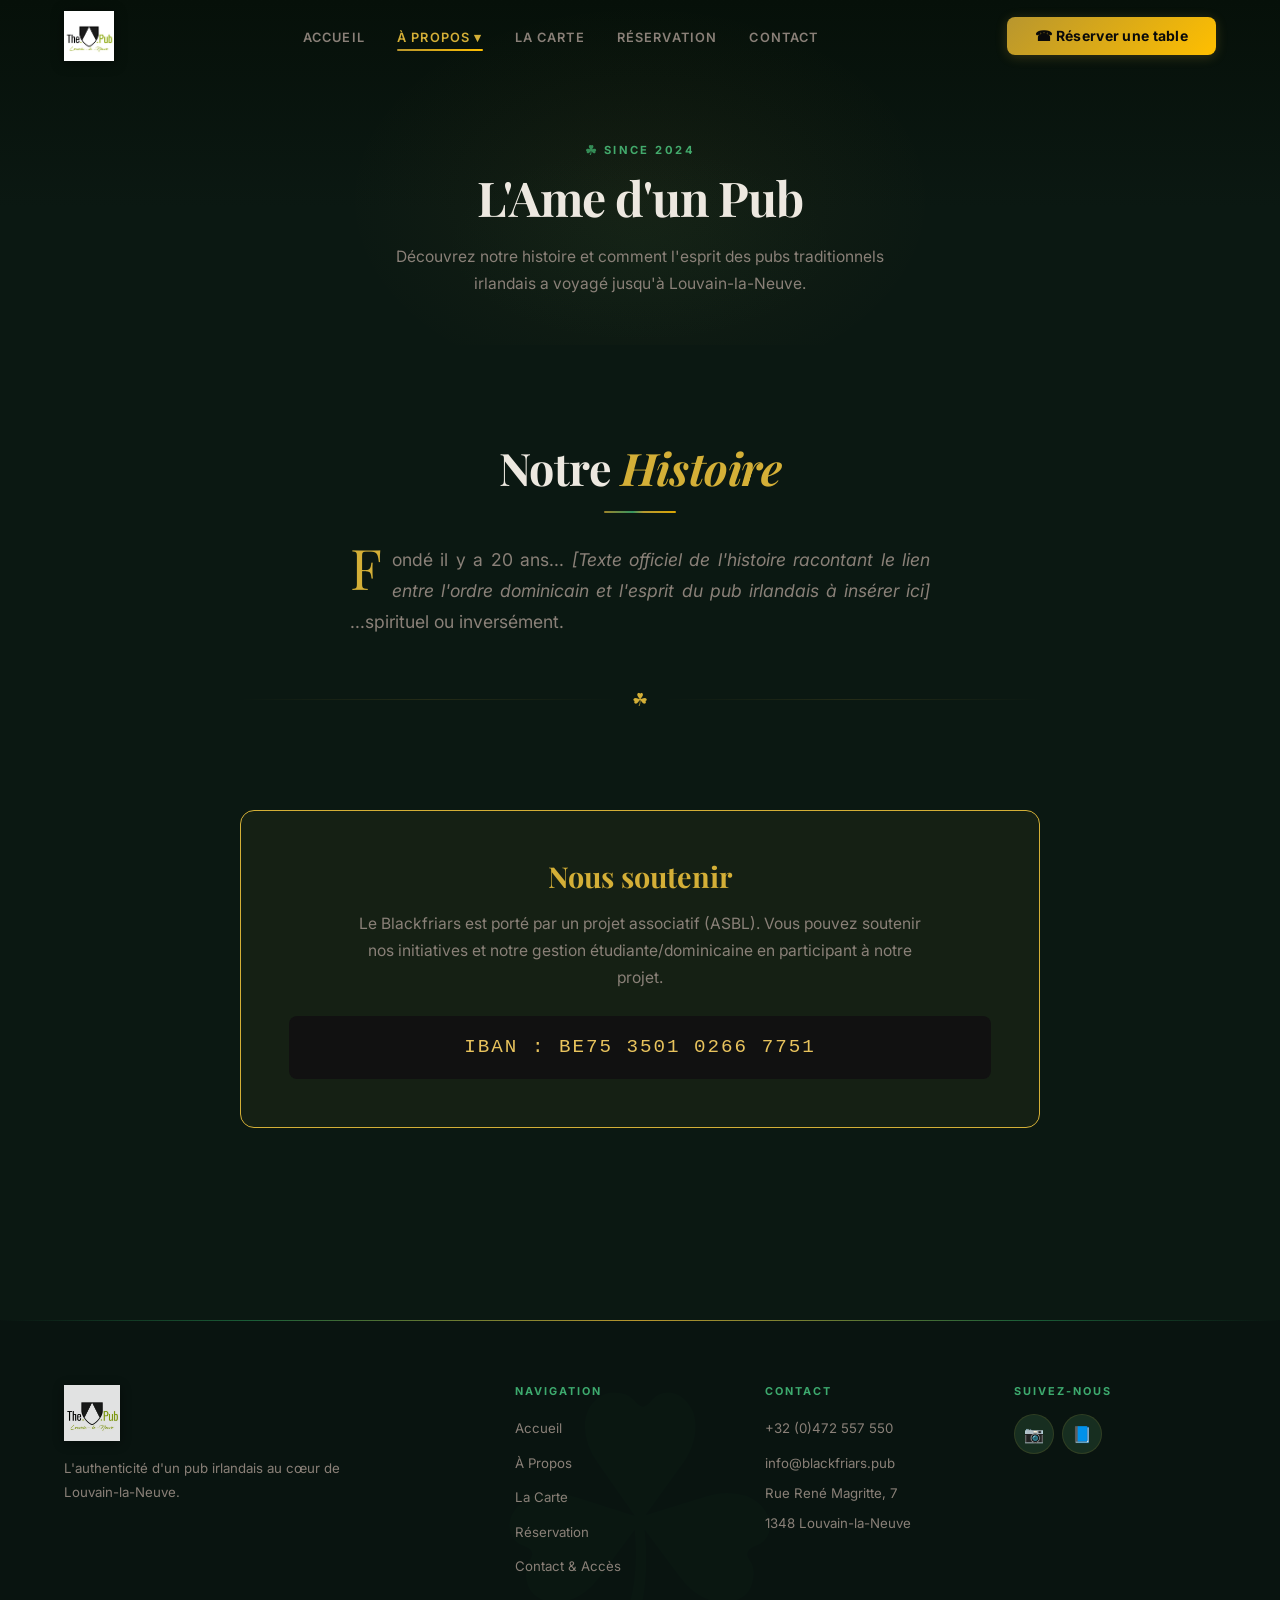
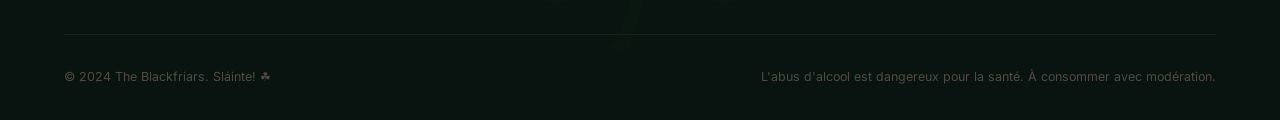
==== a-propos.html @ ee787a89 "Ajout du texte du site deja de ludovic" ====
<!DOCTYPE html>
<html lang="fr">
<head>
    <meta charset="UTF-8">
    <meta name="viewport" content="width=device-width, initial-scale=1.0">
    <title>Notre Histoire – The Blackfriars | Irish Pub Authentique</title>
    <meta name="description" content="Découvrez l'histoire de The Blackfriars, le pub irlandais authentique de Louvain-la-Neuve. Tradition, passion et convivialité.">
    <meta name="theme-color" content="#00402E">
    <link rel="icon" type="image/svg+xml" href="data:image/svg+xml,%3Csvg xmlns='http://www.w3.org/2000/svg' viewBox='0 0 100 100'%3E%3Ctext y='.9em' font-size='90'%3E☘%3C/text%3E%3C/svg%3E">
    <link rel="stylesheet" href="css/style.css">
</head>
<body>

    <!-- ═══ HEADER ═══ -->
    <header class="site-header" id="siteHeader">
        <div class="header-inner">
            <a href="index.html" class="logo" aria-label="The Blackfriars – Accueil">
                <img src="assets/logo.webp" alt="The Blackfriars – Irish Pub Logo" class="logo-img">
            </a>
            <nav class="nav-desktop" aria-label="Navigation principale">
                <ul>
                    <li><a href="index.html">Accueil</a></li>
                    <li class="dropdown">
                        <a href="a-propos.html" class="active" aria-haspopup="true">À Propos ▾</a>
                        <ul class="dropdown-menu">
                            <li><a href="a-propos.html" class="active">Notre Histoire</a></li>
                            <li><a href="whisky-academy.html">Blackfriars Whisky Academy</a></li>
                        </ul>
                    </li>
                    <li><a href="carte.html">La Carte</a></li>
                    <li><a href="reservation.html">Réservation</a></li>
                    <li><a href="contact.html">Contact</a></li>
                </ul>
            </nav>
            <a href="reservation.html" class="btn btn-primary header-cta">☎ Réserver une table</a>
            <button class="burger" id="burger" aria-label="Ouvrir le menu"><span></span><span></span><span></span></button>
        </div>
    </header>

    <nav class="nav-mobile" id="mobileNav" aria-label="Navigation mobile">
        <ul>
            <li><a href="index.html">Accueil</a></li>
            <li class="dropdown">
                <a href="a-propos.html" class="active">À Propos ▾</a>
                <ul class="dropdown-menu">
                    <li><a href="a-propos.html" class="active">Notre Histoire</a></li>
                    <li><a href="whisky-academy.html">Whisky Academy</a></li>
                </ul>
            </li>
            <li><a href="carte.html">La Carte</a></li>
            <li><a href="reservation.html">Réservation</a></li>
            <li><a href="contact.html">Contact</a></li>
        </ul>
        <div class="mobile-cta">
            <a href="reservation.html" class="btn btn-primary btn-lg">☎ Réserver une table</a>
        </div>
    </nav>

    <!-- ═══ PAGE HERO ═══ -->
    <section class="page-hero">
        <div class="container">
            <span class="section-label">Since 2024</span>
            <h1>L'Ame d'un <span class="accent">Pub</span></h1>
            <p>Découvrez notre histoire et comment l'esprit des pubs traditionnels irlandais a voyagé jusqu'à Louvain-la-Neuve.</p>
        </div>
    </section>

    <!-- ═══ STORY SECTION ═══ -->
    <section class="section">
        <div class="container">
            <div class="text-center reveal" style="max-width: 800px; margin: 0 auto;">
                <h2 class="section-title">Notre <span class="accent">Histoire</span></h2>
                <hr class="gold-line">
                <p class="section-desc" style="font-size: 1.1rem; margin-top: var(--space-xl); text-align: justify;">
                    <span style="float: left; font-size: 3.5rem; line-height: 0.8; padding-right: 10px; color: var(--color-gold); font-family: var(--font-heading);">F</span>ondé il y a 20 ans... 
                    <em>[Texte officiel de l'histoire racontant le lien entre l'ordre dominicain et l'esprit du pub irlandais à insérer ici]</em> 
                    ...spirituel ou inversément.
                </p>
                
                <div class="divider"><span class="divider-icon">☘</span></div>

                <div style="background: rgba(212,175,55,0.05); border: 1px solid var(--color-gold); padding: var(--space-2xl); border-radius: var(--radius-lg); margin: var(--space-4xl) 0;">
                    <h3 style="color: var(--color-gold); font-family: var(--font-heading); font-size: 1.8rem; margin-bottom: var(--space-md);">Nous soutenir</h3>
                    <p class="section-desc" style="margin-bottom: var(--space-lg);">
                        Le Blackfriars est porté par un projet associatif (ASBL). Vous pouvez soutenir nos initiatives et notre gestion étudiante/dominicaine en participant à notre projet.
                    </p>
                    <div style="background: #111; padding: var(--space-md); border-radius: var(--radius-md); font-family: monospace; font-size: 1.2rem; color: #E8C35D; letter-spacing: 2px;">
                        IBAN : BE75 3501 0266 7751
                    </div>
                </div>
            </div>
        </div>
    </section>

    <!-- ═══ FOOTER ═══ -->
    <footer class="site-footer">
        <div class="container">
            <div class="footer-grid">
                <div class="footer-brand">
                    <a href="index.html" class="logo">
                        <img src="assets/logo.webp" alt="The Blackfriars – Irish Pub Logo" class="logo-img logo-img--footer">
                    </a>
                    <p>L'authenticité d'un pub irlandais au cœur de Louvain-la-Neuve.</p>
                </div>
                <div class="footer-col">
                    <h4>Navigation</h4>
                    <ul>
                        <li><a href="index.html">Accueil</a></li>
                        <li><a href="a-propos.html">À Propos</a></li>
                        <li><a href="carte.html">La Carte</a></li>
                        <li><a href="reservation.html">Réservation</a></li>
                        <li><a href="contact.html">Contact & Accès</a></li>
                    </ul>
                </div>
                <div class="footer-col">
                    <h4>Contact</h4>
                    <ul>
                        <li><a href="tel:+32472557550">+32 (0)472 557 550</a></li>
                        <li><a href="mailto:info@blackfriars.pub">info@blackfriars.pub</a></li>
                        <li>Rue René Magritte, 7</li>
                        <li>1348 Louvain-la-Neuve</li>
                    </ul>
                </div>
                <div class="footer-col">
                    <h4>Suivez-nous</h4>
                    <div class="footer-social">
                        <a href="https://instagram.com/theblackfriars_lln" target="_blank" rel="noopener" aria-label="Instagram">📷</a>
                        <a href="https://facebook.com/theblackfriarslln" target="_blank" rel="noopener" aria-label="Facebook">📘</a>
                    </div>
                </div>
            </div>
            <div class="footer-bottom">
                <p>© 2024 The Blackfriars. Sláinte! ☘</p>
                <p>L'abus d'alcool est dangereux pour la santé. À consommer avec modération.</p>
            </div>
        </div>
    </footer>
    
    <!-- Sticky CTA -->
    <div class="sticky-cta">
        <a href="tel:+32472557550" class="btn btn-primary">☎ Appeler</a>
        <a href="https://maps.google.com/?q=Rue+René+Magritte+7+1348+Louvain-la-Neuve" target="_blank" rel="noopener" class="btn btn-secondary">📍 Y aller</a>
        <a href="reservation.html" class="btn btn-outline-copper">Réserver</a>
    </div>

    <script src="js/main.js"></script>
</body>
</html>
---- css/style.css ----
/* ============================================
   THE BLACKFRIARS – DARK MODERN IRISH PUB
   Direction Artistique : Nightlife & Luxe Irlandais
   ============================================ */

/* --- Google Fonts --- */
@import url('https://fonts.googleapis.com/css2?family=Playfair+Display:ital,wght@0,400;0,600;0,700;0,800;1,400;1,600&family=Inter:wght@300;400;500;600;700&family=Grenze+Gotisch:wght@400;600;700;900&display=swap');

/* --- CSS Custom Properties --- */
:root {
    /* Dark Irish Green base */
    --color-bg:            #0B1812;
    --color-bg-alt:        #091410;
    --color-bg-card:       #112218;
    --color-bg-elevated:   #172E20;

    /* Irish Green – présent mais pas abusé */
    --color-irish:         #2E8B57;
    --color-irish-light:   #3DAA6E;
    --color-irish-dim:     #1B5E38;
    --color-irish-glow:    rgba(46, 139, 87, 0.10);
    --color-irish-border:  rgba(46, 139, 87, 0.28);

    /* Emerald deep – compatibilité */
    --color-emerald:       #043927;
    --color-emerald-light: #065C3E;
    --color-emerald-deep:  #021E14;

    /* Gold – inchangé */
    --color-gold:          #D4AF37;
    --color-gold-bright:   #FFBF00;
    --color-gold-dark:     #B8962E;
    --color-gold-glow:     rgba(212, 175, 55, 0.12);

    /* Wood & Copper */
    --color-wood:          #5C3D2E;
    --color-wood-light:    #7A5640;
    --color-wood-dark:     #3E2518;
    --color-copper:        #B87333;

    /* Text */
    --color-text:          #EDE8E0;
    --color-text-muted:    #8A8078;
    --color-text-dim:      #504A44;

    /* Borders */
    --color-border:        rgba(212, 175, 55, 0.13);
    --color-border-subtle: rgba(255, 255, 255, 0.05);
    --color-border-wood:   rgba(184, 115, 51, 0.22);
    --color-overlay:       rgba(0, 0, 0, 0.88);

    /* State colors */
    --color-success:       #3DAA6E;
    --color-danger:        #E74C3C;

    /* Typography */
    --font-heading:  'Playfair Display', Georgia, 'Times New Roman', serif;
    --font-display:  'Grenze Gotisch', 'Playfair Display', Georgia, serif;
    --font-body:     'Inter', 'Quicksand', -apple-system, BlinkMacSystemFont, 'Segoe UI', sans-serif;

    /* Spacing */
    --space-xs:  0.25rem;
    --space-sm:  0.5rem;
    --space-md:  1rem;
    --space-lg:  1.5rem;
    --space-xl:  2rem;
    --space-2xl: 3rem;
    --space-3xl: 4rem;
    --space-4xl: 6rem;

    /* Radius */
    --radius-sm:   4px;
    --radius-md:   8px;
    --radius-lg:   14px;
    --radius-xl:   24px;
    --radius-full: 50%;

    /* Shadows */
    --shadow-sm:    0 2px 8px  rgba(0,0,0,0.45);
    --shadow-md:    0 4px 20px rgba(0,0,0,0.55);
    --shadow-lg:    0 8px 36px rgba(0,0,0,0.65);
    --shadow-gold:  0 0 28px   rgba(212,175,55,0.18);
    --shadow-glow:  0 0 32px   rgba(255,191,0,0.12);
    --shadow-green: 0 0 24px   rgba(46,139,87,0.18);

    /* Transitions */
    --transition-fast:   0.18s ease;
    --transition-base:   0.28s ease;
    --transition-slow:   0.5s  ease;
    --transition-spring: 0.4s  cubic-bezier(0.34, 1.56, 0.64, 1);

    /* Layout */
    --max-width:  1200px;
    --header-h:   72px;
    --mobile-bar: 64px;
}

/* --- Reset & Base --- */
*,
*::before,
*::after {
    margin: 0;
    padding: 0;
    box-sizing: border-box;
}

html {
    font-size: 16px;
    scroll-behavior: smooth;
    -webkit-font-smoothing: antialiased;
    -moz-osx-font-smoothing: grayscale;
}

body {
    font-family: var(--font-body);
    color: var(--color-text);
    background-color: var(--color-bg);
    line-height: 1.65;
    overflow-x: hidden;
    min-height: 100vh;
    font-weight: 400;
}

img {
    max-width: 100%;
    height: auto;
    display: block;
}

a {
    color: var(--color-gold);
    text-decoration: none;
    transition: color var(--transition-fast);
}

a:hover {
    color: var(--color-gold-bright);
}

ul, ol { list-style: none; }
button { cursor: pointer; font-family: inherit; border: none; background: none; }

h1, h2, h3, h4, h5, h6 {
    font-family: var(--font-heading);
    font-weight: 700;
    line-height: 1.2;
    color: var(--color-text);
}

/* ============================================
   DECORATIVE SEPARATORS
   ============================================ */

/* Shamrock divider – icône verte, lignes or */
.shamrock-divider {
    display: flex;
    align-items: center;
    justify-content: center;
    gap: var(--space-md);
    margin: var(--space-2xl) 0;
    position: relative;
}

.shamrock-divider::before,
.shamrock-divider::after {
    content: '';
    flex: 1;
    height: 1px;
    background: linear-gradient(90deg, transparent, var(--color-border), transparent);
}

.shamrock-divider .shamrock-icon {
    color: var(--color-irish);
    font-size: 1.4rem;
    animation: shamrockFloat 3s ease-in-out infinite;
    filter: drop-shadow(0 0 8px rgba(46,139,87,0.3));
}

@keyframes shamrockFloat {
    0%, 100% { transform: translateY(0) rotate(0deg); }
    50%       { transform: translateY(-4px) rotate(5deg); }
}

/* Gold line – léger reflet vert au centre */
.gold-line {
    width: 72px;
    height: 2px;
    background: linear-gradient(
        90deg,
        var(--color-gold-dark),
        var(--color-irish-light) 40%,
        var(--color-gold) 55%,
        var(--color-gold-bright)
    );
    border: none;
    margin: var(--space-md) 0;
    border-radius: 2px;
    opacity: 0.85;
}

.text-center .gold-line {
    margin-left: auto;
    margin-right: auto;
}

/* ============================================
   UTILITIES
   ============================================ */
.container {
    width: 100%;
    max-width: var(--max-width);
    margin: 0 auto;
    padding: 0 var(--space-lg);
}

.sr-only {
    position: absolute;
    width: 1px; height: 1px;
    padding: 0; margin: -1px;
    overflow: hidden;
    clip: rect(0,0,0,0);
    white-space: nowrap;
    border-width: 0;
}

/* ============================================
   SECTION ANATOMY
   ============================================ */
.section {
    padding: var(--space-4xl) 0;
    position: relative;
}

.section-dark {
    background: var(--color-bg-alt);
}

/* Filet vert-or sur les sections sombres */
.section-dark::before {
    content: '';
    position: absolute;
    top: 0;
    left: 8%;
    right: 8%;
    height: 1px;
    background: linear-gradient(
        90deg,
        transparent,
        var(--color-irish-dim) 20%,
        var(--color-gold-dark) 50%,
        var(--color-irish-dim) 80%,
        transparent
    );
}

.section-label {
    font-family: var(--font-body);
    font-size: 0.7rem;
    font-weight: 700;
    letter-spacing: 0.22em;
    text-transform: uppercase;
    color: var(--color-irish-light);
    margin-bottom: var(--space-sm);
    display: inline-flex;
    align-items: center;
    gap: 0.4em;
}

.section-label::before {
    content: '☘';
    font-size: 0.8rem;
    color: var(--color-irish);
}

.section-title {
    font-size: clamp(1.8rem, 4vw, 2.8rem);
    margin-bottom: var(--space-sm);
    letter-spacing: -0.01em;
}

.section-title .accent {
    color: var(--color-gold);
    font-style: italic;
}

.section-desc {
    color: var(--color-text-muted);
    max-width: 580px;
    margin-bottom: var(--space-2xl);
    font-size: 0.975rem;
    line-height: 1.75;
}

.text-center { text-align: center; }
.text-center .section-desc {
    margin-left: auto;
    margin-right: auto;
}

/* ============================================
   BUTTONS
   ============================================ */
.btn {
    display: inline-flex;
    align-items: center;
    justify-content: center;
    gap: var(--space-sm);
    padding: 0.75rem 1.75rem;
    border-radius: var(--radius-md);
    font-family: var(--font-body);
    font-weight: 600;
    font-size: 0.875rem;
    letter-spacing: 0.02em;
    transition: all var(--transition-base);
    white-space: nowrap;
    text-decoration: none;
    line-height: 1;
    position: relative;
    overflow: hidden;
    cursor: pointer;
}

/* Ripple subtle */
.btn::after {
    content: '';
    position: absolute;
    inset: 0;
    background: rgba(255,255,255,0);
    transition: background var(--transition-fast);
    border-radius: inherit;
}
.btn:hover::after { background: rgba(255,255,255,0.05); }
.btn:active::after { background: rgba(255,255,255,0.09); }

/* Primary – or chaud */
.btn-primary {
    background: linear-gradient(135deg, var(--color-gold-dark), var(--color-gold-bright));
    color: #0A0A0A;
    font-weight: 700;
    box-shadow: 0 2px 12px rgba(212,175,55,0.22);
}
.btn-primary:hover {
    background: linear-gradient(135deg, var(--color-gold-bright), var(--color-gold));
    color: #0A0A0A;
    transform: translateY(-2px);
    box-shadow: 0 4px 24px rgba(255,191,0,0.32);
}

/* Secondary – vert irlandais, élégant */
.btn-secondary {
    background: transparent;
    color: var(--color-irish-light);
    border: 1.5px solid var(--color-irish-border);
}
.btn-secondary:hover {
    border-color: var(--color-irish-light);
    color: #5CCFA0;
    background: var(--color-irish-glow);
    transform: translateY(-2px);
    box-shadow: var(--shadow-green);
}

/* Outline copper */
.btn-outline-copper {
    background: transparent;
    color: var(--color-gold);
    border: 1px solid rgba(212,175,55,0.4);
}
.btn-outline-copper:hover {
    background: rgba(212,175,55,0.08);
    color: var(--color-gold-bright);
    border-color: var(--color-gold);
}

.btn-icon {
    width: 48px; height: 48px;
    padding: 0;
    border-radius: var(--radius-full);
    display: inline-flex;
    align-items: center;
    justify-content: center;
    font-size: 1.2rem;
}
.btn-lg { padding: 1rem 2.25rem; font-size: 0.95rem; }
.btn-sm { padding: 0.45rem 1.1rem; font-size: 0.78rem; }

/* ============================================
   HEADER
   ============================================ */
.site-header {
    position: fixed;
    top: 0; left: 0; right: 0;
    z-index: 1000;
    height: var(--header-h);
    display: flex;
    align-items: center;
    transition: all var(--transition-base);
    background: transparent;
}

.site-header.scrolled {
    background: rgba(8, 20, 13, 0.97);
    backdrop-filter: blur(20px);
    -webkit-backdrop-filter: blur(20px);
    box-shadow: 0 1px 0 var(--color-border), 0 4px 32px rgba(0,0,0,0.7);
}

.header-inner {
    display: flex;
    align-items: center;
    justify-content: space-between;
    width: 100%;
    max-width: var(--max-width);
    margin: 0 auto;
    padding: 0 var(--space-lg);
}

/* Logo */
.logo {
    display: flex;
    align-items: center;
    gap: var(--space-sm);
    text-decoration: none;
    z-index: 1001;
}

.logo-img {
    height: 50px;
    width: auto;
    object-fit: contain;
    display: block;
    filter: drop-shadow(0 2px 6px rgba(0,0,0,0.5));
    transition: filter var(--transition-base), transform var(--transition-fast);
}

.logo:hover .logo-img {
    filter: drop-shadow(0 0 14px rgba(46,139,87,0.25)) drop-shadow(0 2px 6px rgba(0,0,0,0.5));
    transform: scale(1.03);
}

.logo-img--footer { height: 56px; opacity: 0.88; }

/* Legacy text logo (subpages) */
.logo-icon {
    width: 40px; height: 40px;
    background: linear-gradient(135deg, var(--color-irish-dim), var(--color-irish));
    border-radius: var(--radius-md);
    display: flex; align-items: center; justify-content: center;
    font-size: 1rem;
    color: #fff;
    font-weight: 800;
    font-family: var(--font-heading);
    box-shadow: 0 0 16px rgba(46,139,87,0.2);
}

.logo-text {
    font-family: var(--font-heading);
    font-size: 1.35rem;
    font-weight: 700;
    color: var(--color-text);
    line-height: 1.1;
}

.logo-text span {
    display: block;
    font-size: 0.58rem;
    font-family: var(--font-body);
    color: var(--color-irish-light);
    letter-spacing: 0.2em;
    text-transform: uppercase;
    font-weight: 600;
}

/* Desktop Nav */
.nav-desktop { display: none; }

.nav-desktop ul {
    display: flex;
    gap: var(--space-xl);
    align-items: center;
}

.nav-desktop a {
    font-size: 0.8rem;
    font-weight: 600;
    color: var(--color-text-muted);
    text-transform: uppercase;
    letter-spacing: 0.09em;
    position: relative;
    padding: var(--space-xs) 0;
    transition: color var(--transition-fast);
}

.nav-desktop a::after {
    content: '';
    position: absolute;
    bottom: -2px; left: 0;
    width: 0; height: 2px;
    background: var(--color-irish);
    transition: width var(--transition-base);
    border-radius: 2px;
}

.nav-desktop a:hover {
    color: var(--color-text);
}

.nav-desktop a.active {
    color: var(--color-gold);
}

.nav-desktop a:hover::after {
    width: 100%;
    background: var(--color-irish);
}

.nav-desktop a.active::after {
    width: 100%;
    background: linear-gradient(90deg, var(--color-gold-dark), var(--color-gold-bright));
}

.header-cta { display: none; }

/* Burger */
.burger {
    display: flex;
    flex-direction: column;
    gap: 5px;
    width: 26px; height: 22px;
    justify-content: center;
    z-index: 1001;
    cursor: pointer;
    background: none; border: none;
    padding: 0;
}

.burger span {
    display: block;
    width: 100%; height: 2px;
    background: var(--color-gold);
    transition: all var(--transition-base);
    border-radius: 2px;
}

.burger.active span:nth-child(1) { transform: translateY(7px)  rotate(45deg); }
.burger.active span:nth-child(2) { opacity: 0; }
.burger.active span:nth-child(3) { transform: translateY(-7px) rotate(-45deg); }

/* Mobile Nav */
.nav-mobile {
    position: fixed;
    inset: 0;
    z-index: 999;
    background: rgba(8, 20, 13, 0.98);
    backdrop-filter: blur(28px);
    -webkit-backdrop-filter: blur(28px);
    display: flex;
    flex-direction: column;
    justify-content: center;
    align-items: center;
    opacity: 0;
    visibility: hidden;
    transition: all var(--transition-slow);
}

.nav-mobile.open { opacity: 1; visibility: visible; }
.nav-mobile ul { text-align: center; }

.nav-mobile li {
    transform: translateY(20px);
    opacity: 0;
    transition: all 0.4s ease;
}

.nav-mobile.open li               { transform: translateY(0); opacity: 1; }
.nav-mobile.open li:nth-child(1)  { transition-delay: 0.08s; }
.nav-mobile.open li:nth-child(2)  { transition-delay: 0.13s; }
.nav-mobile.open li:nth-child(3)  { transition-delay: 0.18s; }
.nav-mobile.open li:nth-child(4)  { transition-delay: 0.23s; }
.nav-mobile.open li:nth-child(5)  { transition-delay: 0.28s; }
.nav-mobile.open li:nth-child(6)  { transition-delay: 0.33s; }

.nav-mobile a {
    display: block;
    font-family: var(--font-heading);
    font-size: 2rem;
    font-weight: 600;
    color: var(--color-text);
    padding: 0.7rem 0;
    transition: color var(--transition-fast);
}

.nav-mobile a:hover,
.nav-mobile a.active {
    color: var(--color-gold);
}

.nav-mobile .mobile-cta {
    margin-top: var(--space-2xl);
    transform: translateY(20px);
    opacity: 0;
    transition: all 0.4s ease 0.38s;
}

.nav-mobile.open .mobile-cta {
    transform: translateY(0);
    opacity: 1;
}

/* ============================================
   STICKY CTA (Mobile)
   ============================================ */
.sticky-cta {
    position: fixed;
    bottom: 0; left: 0; right: 0;
    z-index: 998;
    background: rgba(8, 20, 13, 0.97);
    backdrop-filter: blur(14px);
    -webkit-backdrop-filter: blur(14px);
    border-top: 1px solid var(--color-border);
    padding: var(--space-sm) var(--space-md);
    display: flex;
    gap: var(--space-sm);
}

.sticky-cta .btn {
    flex: 1;
    font-size: 0.78rem;
    padding: 0.65rem 0.4rem;
}

/* ============================================
   HERO
   ============================================ */
.hero {
    position: relative;
    min-height: 100vh;
    display: flex;
    align-items: center;
    justify-content: center;
    overflow: hidden;
}

.hero-bg {
    position: absolute;
    inset: 0;
    z-index: 0;
}

.hero-bg img {
    width: 100%; height: 100%;
    object-fit: cover;
    filter: brightness(0.42) contrast(1.05) saturate(0.8);
    transform: scale(1.04);
    transition: transform 8s ease;
}

.hero:hover .hero-bg img { transform: scale(1.06); }

.hero-overlay {
    position: absolute; inset: 0;
    background:
        linear-gradient(90deg,  rgba(0,0,0,0.45) 0%, transparent 45%),
        linear-gradient(270deg, rgba(0,0,0,0.45) 0%, transparent 45%),
        linear-gradient(to bottom,
            rgba(0,0,0,0.10) 0%,
            rgba(4,12,8,0.42) 50%,
            rgba(8,22,13,0.90) 82%,
            #0B1812 100%
        );
    z-index: 1;
}

/* Atmospheric glows : or + vert */
.hero-overlay::before {
    content: '';
    position: absolute; inset: 0;
    background-image:
        radial-gradient(ellipse at 28% 72%, rgba(212,175,55,0.04)  0%, transparent 58%),
        radial-gradient(ellipse at 70% 75%, rgba(46,139,87,0.03)   0%, transparent 50%);
    pointer-events: none;
}

.hero-content {
    position: relative;
    z-index: 2;
    text-align: center;
    padding: var(--space-3xl) var(--space-lg);
    max-width: 860px;
}

.hero-badge {
    display: inline-flex;
    align-items: center;
    gap: var(--space-sm);
    background: rgba(46, 139, 87, 0.08);
    border: 1px solid var(--color-irish-border);
    padding: 0.35rem 1rem;
    border-radius: var(--radius-xl);
    font-size: 0.7rem;
    font-weight: 700;
    color: var(--color-irish-light);
    letter-spacing: 0.14em;
    text-transform: uppercase;
    margin-bottom: var(--space-lg);
    animation: fadeInDown 0.8s ease forwards;
}

.hero h1 {
    font-size: clamp(2.2rem, 6vw, 4.2rem);
    font-weight: 800;
    margin-bottom: var(--space-lg);
    animation: fadeInUp 0.8s ease 0.2s both;
    text-shadow: 0 2px 24px rgba(0,0,0,0.5);
    letter-spacing: -0.02em;
}

.hero h1 .accent {
    color: var(--color-gold);
    font-style: italic;
    text-shadow: 0 0 32px rgba(212,175,55,0.28);
}

.hero-subtitle {
    font-size: clamp(0.975rem, 2.5vw, 1.15rem);
    color: var(--color-text-muted);
    margin-bottom: var(--space-2xl);
    line-height: 1.75;
    animation: fadeInUp 0.8s ease 0.4s both;
}

.hero-actions {
    display: flex;
    gap: var(--space-md);
    justify-content: center;
    flex-wrap: wrap;
    animation: fadeInUp 0.8s ease 0.6s both;
}

.hero-scroll {
    position: absolute;
    bottom: 2rem; left: 50%;
    transform: translateX(-50%);
    z-index: 2;
    display: flex;
    flex-direction: column;
    align-items: center;
    gap: var(--space-sm);
    color: var(--color-gold);
    font-size: 0.65rem;
    letter-spacing: 0.15em;
    text-transform: uppercase;
    animation: fadeInUp 0.8s ease 0.8s both;
}

.hero-scroll .scroll-line {
    width: 1px; height: 36px;
    background: linear-gradient(180deg, var(--color-gold), transparent);
    animation: scrollPulse 2s ease infinite;
}

/* ============================================
   GALLERY
   ============================================ */
.gallery-grid {
    display: grid;
    grid-template-columns: repeat(2, 1fr);
    gap: var(--space-sm);
}

.gallery-item {
    position: relative;
    border-radius: var(--radius-lg);
    overflow: hidden;
    aspect-ratio: 1;
    cursor: pointer;
    border: 1px solid rgba(255,255,255,0.04);
}

.gallery-item:nth-child(1) {
    grid-column: span 2;
    aspect-ratio: 16/9;
}

.gallery-item img {
    width: 100%; height: 100%;
    object-fit: cover;
    transition: transform var(--transition-slow);
}

.gallery-item:hover img { transform: scale(1.07); }

.gallery-item::after {
    content: '';
    position: absolute; inset: 0;
    background: linear-gradient(180deg, transparent 45%, rgba(0,0,0,0.68));
    opacity: 0;
    transition: opacity var(--transition-base);
}

.gallery-item:hover::after { opacity: 1; }

/* ============================================
   STATS
   ============================================ */
.stats-row {
    display: grid;
    grid-template-columns: repeat(2, 1fr);
    gap: var(--space-md);
    margin: var(--space-2xl) 0;
}

.stat-item {
    text-align: center;
    padding: var(--space-xl) var(--space-lg);
    background: var(--color-bg-card);
    border-radius: var(--radius-lg);
    border: 1px solid var(--color-border);
    position: relative;
    overflow: hidden;
    transition: all var(--transition-base);
}

/* Fine barre verte en haut de chaque stat */
.stat-item::before {
    content: '';
    position: absolute;
    top: 0; left: 20%; right: 20%;
    height: 2px;
    background: linear-gradient(90deg, transparent, var(--color-irish), transparent);
    opacity: 0;
    transition: opacity var(--transition-base);
}

.stat-item:hover {
    border-color: rgba(46,139,87,0.3);
    box-shadow: 0 4px 20px rgba(46,139,87,0.1);
    transform: translateY(-2px);
}

.stat-item:hover::before { opacity: 1; }

.stat-number {
    font-family: var(--font-heading);
    font-size: 2.4rem;
    font-weight: 800;
    color: var(--color-gold);
    line-height: 1;
    margin-bottom: var(--space-xs);
    text-shadow: 0 0 20px rgba(212,175,55,0.2);
}

.stat-label {
    font-size: 0.75rem;
    color: var(--color-text-muted);
    text-transform: uppercase;
    letter-spacing: 0.1em;
    font-weight: 600;
}

/* ============================================
   LIVE SECTION
   ============================================ */
.live-section {
    background: linear-gradient(145deg, #0E1F15, #112218);
    border-radius: var(--radius-lg);
    padding: var(--space-2xl);
    border: 1px solid var(--color-border);
    position: relative;
    overflow: hidden;
    box-shadow: inset 0 1px 0 rgba(212,175,55,0.07), var(--shadow-lg);
}

.live-section::before {
    content: '';
    position: absolute;
    top: -40%; right: -15%;
    width: 480px; height: 480px;
    background: radial-gradient(circle, rgba(212,175,55,0.04), transparent 65%);
    pointer-events: none;
}

/* Reflet vert subtil en bas à gauche */
.live-section::after {
    content: '';
    position: absolute;
    bottom: -20%; left: -10%;
    width: 300px; height: 300px;
    background: radial-gradient(circle, rgba(46,139,87,0.04), transparent 65%);
    pointer-events: none;
}

.live-badge {
    display: inline-flex;
    align-items: center;
    gap: var(--space-sm);
    background: rgba(231,76,60,0.15);
    border: 1px solid rgba(231,76,60,0.35);
    color: #FF6B6B;
    padding: 3px 12px;
    border-radius: var(--radius-xl);
    font-size: 0.68rem;
    font-weight: 700;
    text-transform: uppercase;
    letter-spacing: 0.12em;
    margin-bottom: var(--space-md);
}

.live-badge::before {
    content: '';
    width: 7px; height: 7px;
    border-radius: 50%;
    background: #FF6B6B;
    animation: pulse 1.5s infinite;
}

/* ============================================
   HOURS WIDGET
   ============================================ */
.hours-widget {
    background: var(--color-bg-card);
    border: 1px solid var(--color-border);
    border-radius: var(--radius-lg);
    padding: var(--space-xl);
    max-width: 480px;
    margin: 0 auto;
    position: relative;
    overflow: hidden;
}

.hours-widget::before {
    content: '';
    position: absolute; inset: 0;
    background: repeating-linear-gradient(
        90deg,
        transparent,
        rgba(46,139,87,0.015) 2px,
        transparent 4px
    );
    pointer-events: none;
}

.hours-status {
    display: flex;
    align-items: center;
    gap: var(--space-sm);
    margin-bottom: var(--space-lg);
    font-size: 0.95rem;
    font-weight: 600;
    position: relative;
}

.hours-status .dot {
    width: 9px; height: 9px;
    border-radius: var(--radius-full);
    animation: pulse 2s infinite;
}

.hours-status .dot.open {
    background: var(--color-irish);
    box-shadow: 0 0 10px rgba(46,139,87,0.55);
}

.hours-status .dot.closed {
    background: var(--color-danger);
    box-shadow: 0 0 10px rgba(231,76,60,0.5);
}

.hours-status .status-text { color: var(--color-gold); }

.hours-list {
    display: flex;
    flex-direction: column;
    gap: var(--space-xs);
    position: relative;
}

.hours-row {
    display: flex;
    justify-content: space-between;
    padding: 0.55rem 0;
    border-bottom: 1px solid var(--color-border-subtle);
    font-size: 0.88rem;
}

.hours-row:last-child { border-bottom: none; }
.hours-row .day  { color: var(--color-text-muted); }
.hours-row .time { font-weight: 600; color: var(--color-text); }

.hours-row.today {
    background: rgba(46,139,87,0.06);
    border-radius: var(--radius-sm);
    padding: 0.55rem var(--space-sm);
    margin: 0 calc(var(--space-sm) * -1);
    border-left: 3px solid var(--color-irish);
    border-bottom: none;
}

.hours-row.today .day {
    color: var(--color-irish-light);
    font-weight: 700;
}

.hours-row.today .time { color: var(--color-gold); }

/* ============================================
   PAGE HERO (sous-pages)
   ============================================ */
.page-hero {
    padding: calc(var(--header-h) + var(--space-3xl)) 0 var(--space-2xl);
    background: linear-gradient(180deg, #061009 0%, #0B1812 60%, var(--color-bg) 100%);
    text-align: center;
    position: relative;
    overflow: hidden;
}

/* Glow or */
.page-hero::before {
    content: '';
    position: absolute;
    top: 0; left: 50%;
    transform: translateX(-50%);
    width: 600px; height: 400px;
    background: radial-gradient(ellipse, rgba(212,175,55,0.05), transparent 70%);
    pointer-events: none;
}

/* Glow vert subtil */
.page-hero::after {
    content: '';
    position: absolute;
    bottom: 0; left: 50%;
    transform: translateX(-50%);
    width: 400px; height: 200px;
    background: radial-gradient(ellipse, rgba(46,139,87,0.04), transparent 70%);
    pointer-events: none;
}

.page-hero h1 {
    font-size: clamp(2rem, 5vw, 3rem);
    margin-bottom: var(--space-md);
    position: relative;
    z-index: 1;
    letter-spacing: -0.02em;
}

.page-hero p {
    color: var(--color-text-muted);
    max-width: 500px;
    margin: 0 auto;
    font-size: 0.975rem;
    line-height: 1.75;
    position: relative;
    z-index: 1;
}

/* ============================================
   MENU PAGE
   ============================================ */
.menu-tabs {
    display: flex;
    gap: var(--space-sm);
    overflow-x: auto;
    padding-bottom: var(--space-sm);
    margin-bottom: var(--space-2xl);
    scrollbar-width: none;
    -ms-overflow-style: none;
}

.menu-tabs::-webkit-scrollbar { display: none; }

.menu-tab {
    flex-shrink: 0;
    padding: 0.55rem 1.1rem;
    border-radius: var(--radius-xl);
    background: var(--color-bg-card);
    border: 1px solid var(--color-border-subtle);
    color: var(--color-text-muted);
    font-size: 0.82rem;
    font-weight: 600;
    cursor: pointer;
    transition: all var(--transition-base);
    white-space: nowrap;
}

.menu-tab:hover {
    border-color: var(--color-irish-border);
    color: var(--color-irish-light);
    background: var(--color-irish-glow);
}

.menu-tab.active {
    background: linear-gradient(135deg, var(--color-gold-dark), var(--color-gold-bright));
    color: #0A0A0A;
    border-color: transparent;
    font-weight: 700;
    box-shadow: 0 2px 12px rgba(212,175,55,0.25);
}

.menu-category { display: none; animation: fadeIn 0.35s ease; }
.menu-category.active { display: block; }

.menu-section-title {
    font-size: 1.25rem;
    margin-bottom: var(--space-lg);
    padding-bottom: var(--space-sm);
    border-bottom: 1px solid var(--color-border);
    color: var(--color-gold);
    display: flex;
    align-items: center;
    gap: var(--space-sm);
}

.menu-section-title::before {
    content: '☘';
    font-size: 0.85rem;
    color: var(--color-irish);
}

.menu-item {
    display: flex;
    justify-content: space-between;
    align-items: flex-start;
    padding: var(--space-md) 0;
    border-bottom: 1px solid var(--color-border-subtle);
    gap: var(--space-md);
    transition: background var(--transition-fast);
}

.menu-item:hover {
    background: rgba(46,139,87,0.025);
    margin: 0 calc(var(--space-sm) * -1);
    padding: var(--space-md) var(--space-sm);
    border-radius: var(--radius-sm);
}

.menu-item:last-child { border-bottom: none; }

.menu-item-info  { flex: 1; }

.menu-item-name {
    font-family: var(--font-heading);
    font-size: 1rem;
    font-weight: 600;
    margin-bottom: var(--space-xs);
    display: flex;
    align-items: center;
    gap: var(--space-sm);
}

.menu-item-badge {
    font-size: 0.58rem;
    font-family: var(--font-body);
    font-weight: 700;
    text-transform: uppercase;
    letter-spacing: 0.05em;
    padding: 2px 7px;
    border-radius: var(--radius-sm);
    background: rgba(46,139,87,0.2);
    color: var(--color-irish-light);
    border: 1px solid var(--color-irish-border);
}

.menu-item-desc {
    font-size: 0.83rem;
    color: var(--color-text-muted);
    line-height: 1.55;
}

.menu-item-allergens {
    display: flex;
    gap: 4px;
    margin-top: var(--space-xs);
}

.allergen-icon {
    width: 20px; height: 20px;
    border-radius: var(--radius-full);
    background: var(--color-bg-elevated);
    display: flex; align-items: center; justify-content: center;
    font-size: 0.6rem;
    color: var(--color-text-muted);
    border: 1px solid var(--color-border-subtle);
    cursor: help;
}

.menu-item-price {
    font-family: var(--font-heading);
    font-size: 1.05rem;
    font-weight: 700;
    color: var(--color-gold);
    white-space: nowrap;
}

/* ============================================
   EVENTS PAGE
   ============================================ */
.events-calendar {
    display: grid;
    gap: var(--space-md);
}

.match-card {
    background: var(--color-bg-card);
    border: 1px solid var(--color-border);
    border-radius: var(--radius-lg);
    padding: var(--space-lg);
    display: flex;
    align-items: center;
    gap: var(--space-lg);
    transition: all var(--transition-base);
    position: relative;
    overflow: hidden;
}

/* Accent ligne verte gauche au hover */
.match-card::before {
    content: '';
    position: absolute;
    left: 0; top: 15%; bottom: 15%;
    width: 3px;
    background: var(--color-irish);
    border-radius: 0 3px 3px 0;
    opacity: 0;
    transition: opacity var(--transition-base);
}

.match-card:hover {
    border-color: var(--color-irish-border);
    transform: translateY(-2px);
    box-shadow: var(--shadow-green);
}

.match-card:hover::before { opacity: 1; }

.match-date {
    text-align: center;
    min-width: 58px;
    flex-shrink: 0;
}

.match-date .day-num {
    font-family: var(--font-heading);
    font-size: 1.75rem;
    font-weight: 800;
    color: var(--color-gold);
    line-height: 1;
}

.match-date .month {
    font-size: 0.65rem;
    color: var(--color-text-muted);
    text-transform: uppercase;
    letter-spacing: 0.1em;
}

.match-info { flex: 1; }

.match-teams {
    font-family: var(--font-heading);
    font-size: 1.05rem;
    font-weight: 600;
    margin-bottom: var(--space-xs);
}

.match-meta {
    display: flex;
    gap: var(--space-md);
    font-size: 0.78rem;
    color: var(--color-text-muted);
}

.match-meta span {
    display: flex;
    align-items: center;
    gap: 4px;
}

.match-league {
    font-size: 0.65rem;
    padding: 3px 9px;
    border-radius: var(--radius-sm);
    background: rgba(46,139,87,0.18);
    color: var(--color-irish-light);
    font-weight: 700;
    text-transform: uppercase;
    letter-spacing: 0.06em;
    flex-shrink: 0;
    border: 1px solid var(--color-irish-border);
}

.event-card {
    background: var(--color-bg-card);
    border: 1px solid var(--color-border);
    border-radius: var(--radius-lg);
    overflow: hidden;
    transition: all var(--transition-base);
}

.event-card:hover {
    border-color: var(--color-irish-border);
    transform: translateY(-3px);
    box-shadow: var(--shadow-green);
}

.event-card-img { aspect-ratio: 16/9; overflow: hidden; }

.event-card-img img {
    width: 100%; height: 100%;
    object-fit: cover;
    transition: transform var(--transition-slow);
}

.event-card:hover .event-card-img img { transform: scale(1.05); }

.event-card-body {
    padding: var(--space-lg);
    border-top: 2px solid var(--color-bg);
}

.event-card-day {
    font-size: 0.68rem;
    font-weight: 700;
    text-transform: uppercase;
    letter-spacing: 0.12em;
    color: var(--color-irish-light);
    margin-bottom: var(--space-xs);
}

.event-card-title {
    font-family: var(--font-heading);
    font-size: 1.2rem;
    font-weight: 700;
    margin-bottom: var(--space-sm);
}

.event-card-desc {
    font-size: 0.83rem;
    color: var(--color-text-muted);
    line-height: 1.65;
}

.events-grid {
    display: grid;
    grid-template-columns: 1fr;
    gap: var(--space-lg);
}

/* ============================================
   PRIVATISATION
   ============================================ */
.priv-features {
    display: grid;
    grid-template-columns: 1fr;
    gap: var(--space-md);
    margin-bottom: var(--space-2xl);
}

.priv-feature {
    display: flex;
    gap: var(--space-md);
    padding: var(--space-lg);
    background: var(--color-bg-card);
    border: 1px solid var(--color-border);
    border-radius: var(--radius-lg);
    transition: all var(--transition-base);
}

.priv-feature:hover {
    border-color: var(--color-irish-border);
    background: rgba(46,139,87,0.025);
    transform: translateY(-1px);
}

.priv-feature-icon {
    width: 48px; height: 48px;
    flex-shrink: 0;
    background: linear-gradient(135deg, rgba(46,139,87,0.2), rgba(27,94,56,0.35));
    border: 1px solid var(--color-irish-border);
    border-radius: var(--radius-md);
    display: flex;
    align-items: center;
    justify-content: center;
    font-size: 1.25rem;
}

.priv-feature-info h3 {
    font-size: 0.975rem;
    margin-bottom: var(--space-xs);
    color: var(--color-text);
    font-family: var(--font-body);
    font-weight: 700;
}

.priv-feature-info p {
    font-size: 0.83rem;
    color: var(--color-text-muted);
    line-height: 1.6;
}

/* ============================================
   FORMS
   ============================================ */
.form-group { margin-bottom: var(--space-lg); }

.form-label {
    display: block;
    font-size: 0.82rem;
    font-weight: 600;
    color: var(--color-text-muted);
    margin-bottom: var(--space-sm);
    letter-spacing: 0.02em;
}

.form-input,
.form-select,
.form-textarea {
    width: 100%;
    padding: 0.75rem 1rem;
    background: var(--color-bg-elevated);
    border: 1px solid rgba(255,255,255,0.07);
    border-radius: var(--radius-md);
    color: var(--color-text);
    font-family: var(--font-body);
    font-size: 0.875rem;
    font-weight: 400;
    transition: border-color var(--transition-fast), box-shadow var(--transition-fast);
    outline: none;
}

.form-input:focus,
.form-select:focus,
.form-textarea:focus {
    border-color: var(--color-irish);
    box-shadow: 0 0 0 3px rgba(46,139,87,0.12);
}

.form-textarea {
    resize: vertical;
    min-height: 120px;
    line-height: 1.6;
}

.form-select {
    appearance: none;
    background-image: url("data:image/svg+xml,%3Csvg xmlns='http://www.w3.org/2000/svg' width='12' height='12' fill='%232E8B57'%3E%3Cpath d='M6 8L1 3h10z'/%3E%3C/svg%3E");
    background-repeat: no-repeat;
    background-position: right 1rem center;
    padding-right: 2.5rem;
    cursor: pointer;
}

.form-row {
    display: grid;
    grid-template-columns: 1fr;
    gap: var(--space-md);
}

/* ============================================
   CONTACT
   ============================================ */
.contact-info-grid {
    display: grid;
    grid-template-columns: 1fr;
    gap: var(--space-md);
}

.contact-card {
    display: flex;
    gap: var(--space-md);
    padding: var(--space-lg);
    background: var(--color-bg-card);
    border: 1px solid var(--color-border);
    border-radius: var(--radius-lg);
    transition: all var(--transition-base);
    text-decoration: none;
}

.contact-card:hover {
    border-color: var(--color-irish-border);
    transform: translateY(-2px);
    box-shadow: var(--shadow-green);
}

.contact-card-icon {
    width: 48px; height: 48px;
    flex-shrink: 0;
    background: linear-gradient(135deg, rgba(46,139,87,0.2), rgba(27,94,56,0.35));
    border: 1px solid var(--color-irish-border);
    border-radius: var(--radius-md);
    display: flex;
    align-items: center;
    justify-content: center;
    font-size: 1.2rem;
}

.contact-card-info h3 {
    font-size: 0.975rem;
    margin-bottom: var(--space-xs);
    color: var(--color-text);
    font-family: var(--font-body);
    font-weight: 700;
}

.contact-card-info p {
    font-size: 0.83rem;
    color: var(--color-text-muted);
    line-height: 1.55;
}

/* Map */
.map-container {
    border-radius: var(--radius-lg);
    overflow: hidden;
    border: 1px solid var(--color-border);
    aspect-ratio: 16/9;
}

.map-container iframe {
    width: 100%; height: 100%;
    border: none;
}

/* ============================================
   FOOTER
   ============================================ */
.site-footer {
    background: var(--color-bg-alt);
    border-top: 1px solid transparent;
    border-image: linear-gradient(
        90deg,
        transparent,
        var(--color-irish-dim) 20%,
        var(--color-gold-dark) 50%,
        var(--color-irish-dim) 80%,
        transparent
    ) 1;
    padding: var(--space-3xl) 0 var(--space-xl);
    position: relative;
    overflow: hidden;
}

/* Motif de fond discret */
.site-footer::before {
    content: '☘';
    position: absolute;
    top: 50%; left: 50%;
    transform: translate(-50%, -50%);
    font-size: 22rem;
    color: var(--color-irish);
    opacity: 0.025;
    pointer-events: none;
    user-select: none;
    line-height: 1;
}

.footer-grid {
    display: grid;
    grid-template-columns: 1fr;
    gap: var(--space-2xl);
    margin-bottom: var(--space-2xl);
    position: relative;
    z-index: 1;
}

.footer-brand .logo { margin-bottom: var(--space-md); }

.footer-brand p {
    font-size: 0.83rem;
    color: var(--color-text-muted);
    line-height: 1.75;
    max-width: 280px;
}

.footer-col h4 {
    font-family: var(--font-body);
    font-size: 0.68rem;
    font-weight: 700;
    text-transform: uppercase;
    letter-spacing: 0.18em;
    color: var(--color-irish-light);
    margin-bottom: var(--space-md);
}

.footer-col ul li { margin-bottom: var(--space-sm); }

.footer-col ul a {
    font-size: 0.83rem;
    color: var(--color-text-muted);
    transition: color var(--transition-fast);
}

.footer-col ul a:hover { color: var(--color-text); }

.footer-col ul li:not(:has(a)) {
    font-size: 0.83rem;
    color: var(--color-text-muted);
}

.footer-social {
    display: flex;
    gap: var(--space-sm);
}

.footer-social a {
    width: 40px; height: 40px;
    border-radius: var(--radius-full);
    background: var(--color-bg-elevated);
    border: 1px solid var(--color-border);
    display: flex; align-items: center; justify-content: center;
    color: var(--color-text-muted);
    font-size: 1rem;
    transition: all var(--transition-base);
}

.footer-social a:hover {
    background: var(--color-irish);
    color: #fff;
    border-color: var(--color-irish);
    transform: translateY(-2px);
    box-shadow: var(--shadow-green);
}

.footer-bottom {
    display: flex;
    flex-direction: column;
    gap: var(--space-sm);
    align-items: center;
    text-align: center;
    padding-top: var(--space-xl);
    border-top: 1px solid var(--color-border-subtle);
    font-size: 0.78rem;
    color: var(--color-text-dim);
    position: relative;
    z-index: 1;
}

/* ============================================
   DIVIDER
   ============================================ */
.divider {
    display: flex;
    align-items: center;
    gap: var(--space-md);
    margin: var(--space-2xl) 0;
}

.divider::before,
.divider::after {
    content: '';
    flex: 1;
    height: 1px;
    background: linear-gradient(90deg, transparent, var(--color-border), transparent);
}

.divider-icon {
    color: var(--color-gold);
    font-size: 1.1rem;
}

/* ============================================
   ANIMATIONS
   ============================================ */
@keyframes fadeIn {
    from { opacity: 0; }
    to   { opacity: 1; }
}

@keyframes fadeInUp {
    from { opacity: 0; transform: translateY(28px); }
    to   { opacity: 1; transform: translateY(0); }
}

@keyframes fadeInDown {
    from { opacity: 0; transform: translateY(-18px); }
    to   { opacity: 1; transform: translateY(0); }
}

@keyframes pulse {
    0%, 100% { opacity: 1; }
    50%       { opacity: 0.45; }
}

@keyframes scrollPulse {
    0%, 100% { opacity: 0.3; transform: scaleY(1); }
    50%       { opacity: 1;   transform: scaleY(1.2); }
}

@keyframes shamrockFloat {
    0%, 100% { transform: translateY(0)   rotate(0deg); }
    50%       { transform: translateY(-4px) rotate(5deg); }
}

/* Scroll reveal */
.reveal {
    opacity: 0;
    transform: translateY(36px);
    transition: all 0.65s cubic-bezier(0.25, 0.46, 0.45, 0.94);
}

.reveal.visible {
    opacity: 1;
    transform: translateY(0);
}

/* ============================================
   DROPDOWN MENU
   ============================================ */
.dropdown {
    position: relative;
    display: inline-block;
}

.dropdown-menu {
    position: absolute;
    top: 100%;
    left: 0;
    min-width: 240px;
    background: rgba(8, 20, 13, 0.98);
    backdrop-filter: blur(20px);
    border: 1px solid var(--color-border);
    border-radius: var(--radius-md);
    padding: var(--space-sm) 0;
    opacity: 0;
    transform: translateY(10px);
    visibility: hidden;
    transition: all var(--transition-base);
    box-shadow: var(--shadow-lg);
    z-index: 1005;
}

.dropdown:hover .dropdown-menu,
.dropdown:focus-within .dropdown-menu {
    opacity: 1;
    transform: translateY(0);
    visibility: visible;
}

.dropdown-menu li {
    list-style: none;
    margin: 0;
}

.dropdown-menu a {
    display: block;
    padding: 0.7rem 1.4rem;
    font-size: 0.85rem;
    font-weight: 500;
    color: var(--color-text-muted);
    text-transform: none;
    letter-spacing: normal;
    transition: all var(--transition-fast);
}

.dropdown-menu a::after {
    display: none; /* No underline */
}

.dropdown-menu a:hover,
.dropdown-menu a.active {
    color: var(--color-gold);
    background: rgba(212,175,55,0.05);
}

/* Mobile dropdown adjustment */
.nav-mobile .dropdown {
    width: 100%;
}
.nav-mobile .dropdown-menu {
    position: static;
    opacity: 1;
    visibility: visible;
    transform: none;
    background: transparent;
    border: none;
    box-shadow: none;
    padding: 0;
    display: none; /* Hidden by default on mobile */
}

.nav-mobile .dropdown.active .dropdown-menu,
.nav-mobile .dropdown:focus-within .dropdown-menu{
    display: block;
}

.nav-mobile .dropdown-menu a {
    font-size: 1.25rem;
    padding: 0.5rem 0;
}

/* ============================================
   DARK MODE MAP
   ============================================ */
.dark-map-iframe {
    filter: invert(90%) hue-rotate(180deg) brightness(85%) contrast(100%);
    transition: filter var(--transition-slow);
}

/* ============================================
   RESERVATION SPECIFIC & CHECKBOXES
   ============================================ */
.reservation-form-container {
    background: #1a1a1a;
    padding: var(--space-3xl) var(--space-2xl);
    border: 1px solid var(--color-border);
    border-radius: var(--radius-lg);
    box-shadow: var(--shadow-gold);
    max-width: 800px;
    margin: 0 auto;
}

.reservation-form-container .form-input,
.reservation-form-container .form-select,
.reservation-form-container .form-textarea {
    background: #111;
    color: #F5F5DC;
    border: 1px solid rgba(255,255,255,0.1);
}

.reservation-form-container .form-input:focus,
.reservation-form-container .form-select:focus,
.reservation-form-container .form-textarea:focus {
    border-color: var(--color-gold);
    box-shadow: 0 0 0 3px rgba(212,175,55,0.15);
}

.reservation-form-container .form-label {
    color: #e0e0e0;
}

/* Custom Checkbox */
.custom-checkbox-row {
    display: flex;
    align-items: flex-start;
    gap: var(--space-md);
    margin-bottom: var(--space-md);
    cursor: pointer;
    user-select: none;
}

.custom-checkbox-row input {
    position: absolute;
    opacity: 0;
    cursor: pointer;
    height: 0;
    width: 0;
}

.checkmark {
    position: relative;
    top: 3px;
    left: 0;
    height: 22px;
    width: 22px;
    background-color: #111;
    border: 1px solid rgba(255,255,255,0.25);
    border-radius: 4px;
    transition: all var(--transition-fast);
    flex-shrink: 0;
}

.custom-checkbox-row:hover input ~ .checkmark {
    border-color: var(--color-gold);
}

.custom-checkbox-row input:checked ~ .checkmark {
    background-color: var(--color-gold);
    border-color: var(--color-gold);
}

.checkmark:after {
    content: "";
    position: absolute;
    display: none;
}

.custom-checkbox-row input:checked ~ .checkmark:after {
    display: block;
}

.custom-checkbox-row .checkmark:after {
    left: 8px;
    top: 4px;
    width: 5px;
    height: 10px;
    border: solid #000;
    border-width: 0 2px 2px 0;
    transform: rotate(45deg);
}

.checkbox-label {
    font-size: 0.9rem;
    color: #ccc;
    line-height: 1.5;
}

/* L'Écho du Blackfriars (News Block) */
.echo-block {
    background: rgba(46, 139, 87, 0.05);
    border: 1px solid var(--color-gold-dark);
    border-radius: var(--radius-md);
    padding: var(--space-lg);
    margin-top: var(--space-lg);
    box-shadow: 0 0 20px rgba(212,175,55,0.08);
    backdrop-filter: blur(5px);
    display: flex;
    align-items: center;
    gap: var(--space-md);
    text-align: left;
}

.echo-icon {
    font-size: 2.2rem;
    line-height: 1;
}

.echo-content h3 {
    font-family: var(--font-heading);
    color: var(--color-gold-bright);
    font-size: 1.2rem;
    margin-bottom: var(--space-xs);
}

.echo-content p {
    font-size: 0.95rem;
    color: var(--color-text);
    margin-bottom: 0;
    line-height: 1.5;
}

@media (max-width: 768px) {
    .echo-block {
        flex-direction: column;
        text-align: center;
    }
}

/* Two Columns Hours */
.hours-split {
    display: grid;
    grid-template-columns: 1fr;
    gap: var(--space-2xl);
    max-width: 800px;
    margin: 0 auto;
}

@media (min-width: 768px) {
    .hours-split {
        grid-template-columns: 1fr 1fr;
    }
}

.hours-col {
    background: var(--color-bg-card);
    border: 1px solid var(--color-border);
    border-radius: var(--radius-lg);
    padding: var(--space-xl);
}

.hours-col h3 {
    font-size: 1.25rem;
    color: var(--color-gold);
    margin-bottom: var(--space-md);
    text-align: center;
    border-bottom: 1px solid var(--color-border);
    padding-bottom: var(--space-sm);
}

.hours-split .hours-row {
    padding: var(--space-sm) 0;
}

/* Extra bottom padding for mobile sticky bar */
body { padding-bottom: var(--mobile-bar); }

/* ============================================
   RESPONSIVE
   ============================================ */

/* Tablet ≥ 640px */
@media (min-width: 640px) {
    .gallery-grid { grid-template-columns: repeat(3, 1fr); }

    .gallery-item:nth-child(1) {
        grid-column: span 2;
        aspect-ratio: 16/9;
    }

    .form-row         { grid-template-columns: 1fr 1fr; }
    .events-grid      { grid-template-columns: repeat(2, 1fr); }
    .priv-features    { grid-template-columns: repeat(2, 1fr); }
    .contact-info-grid{ grid-template-columns: repeat(2, 1fr); }
    .footer-grid      { grid-template-columns: repeat(2, 1fr); }
    .stats-row        { grid-template-columns: repeat(4, 1fr); }
}

/* Desktop ≥ 1024px */
@media (min-width: 1024px) {
    .nav-desktop   { display: block; }
    .header-cta    { display: inline-flex; }
    .burger        { display: none; }
    .sticky-cta    { display: none; }
    body           { padding-bottom: 0; }

    .footer-grid   { grid-template-columns: 2fr 1fr 1fr 1fr; }

    .gallery-grid  { grid-template-columns: repeat(4, 1fr); }

    .gallery-item:nth-child(1) {
        grid-column: span 2;
        grid-row: span 2;
        aspect-ratio: auto;
    }

    .priv-features { grid-template-columns: repeat(3, 1fr); }

    .footer-bottom {
        flex-direction: row;
        justify-content: space-between;
    }
}
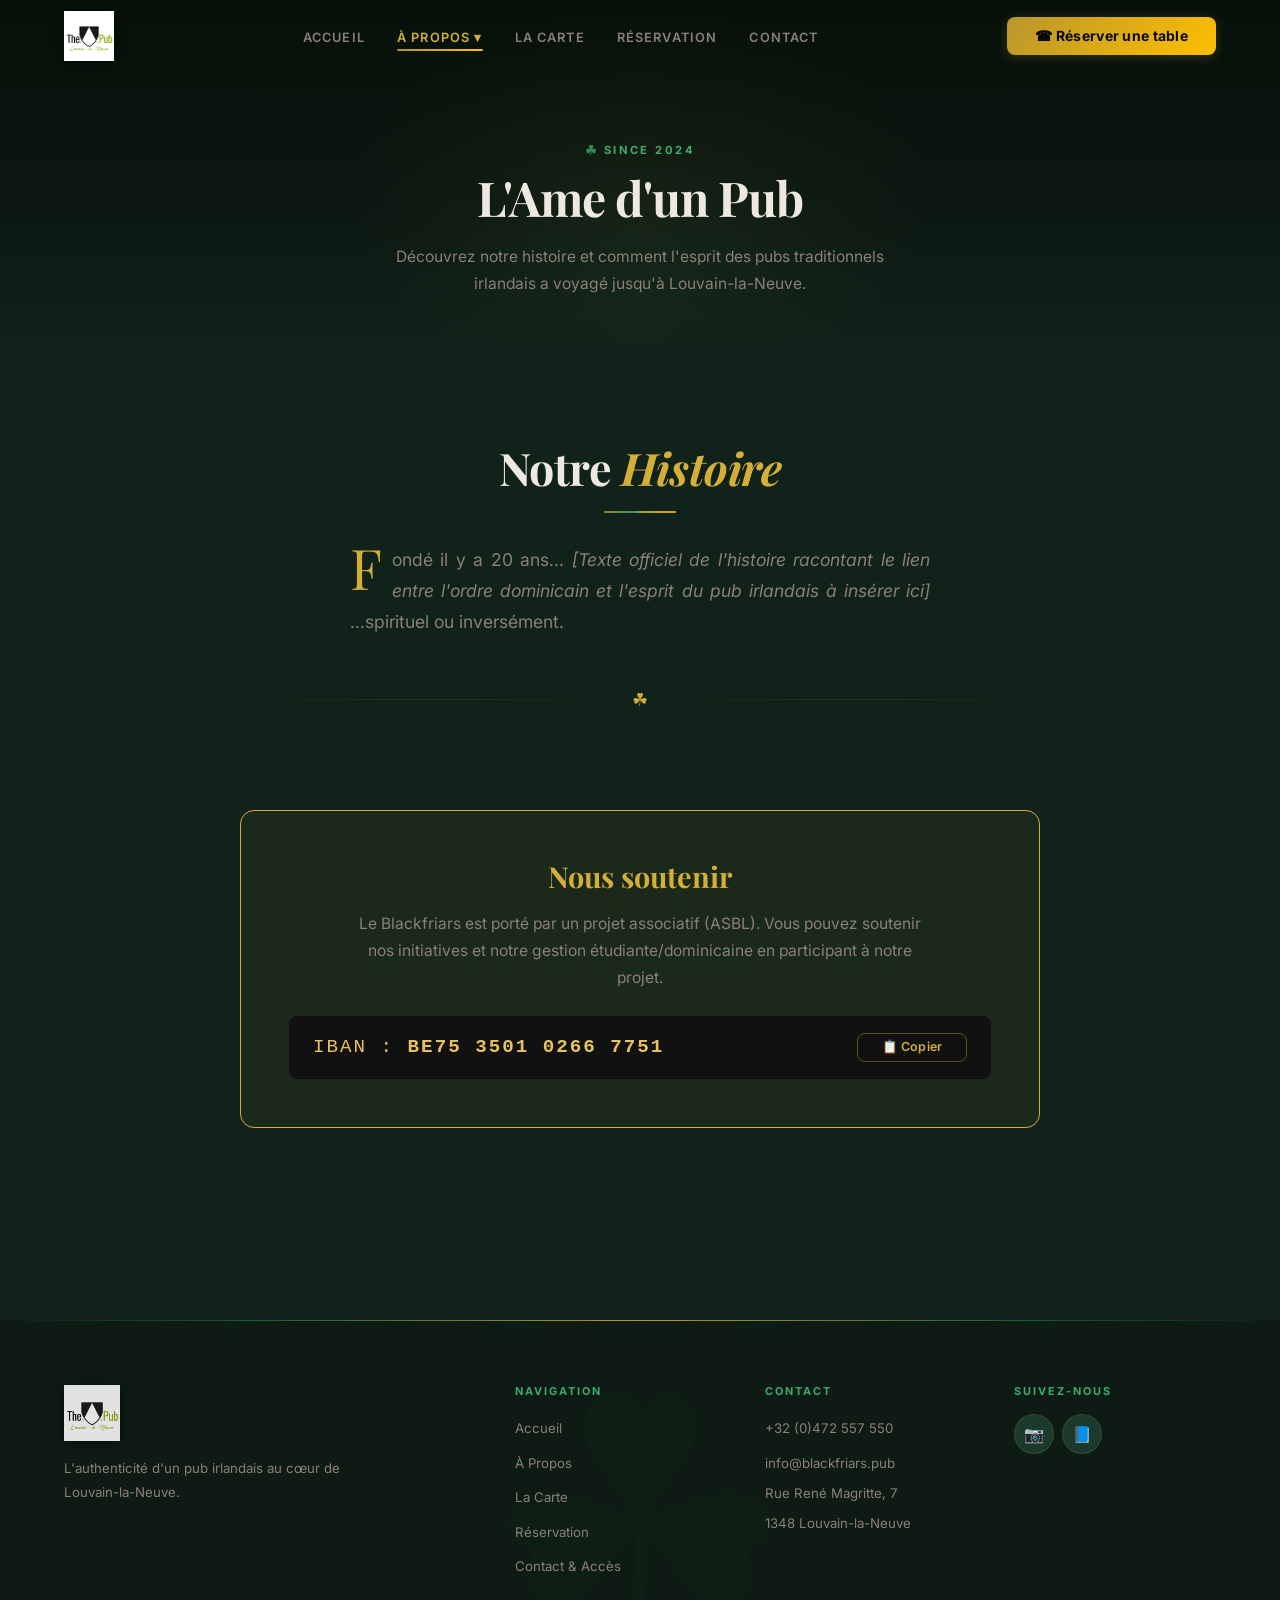
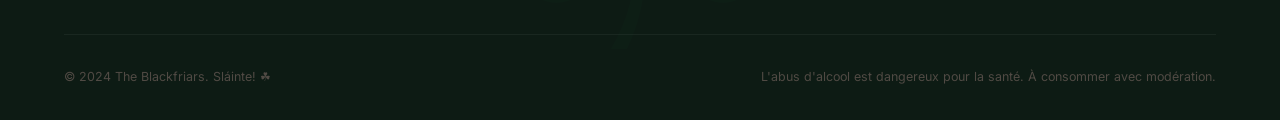
==== commit 34fa1556: "Roue des aromes" ====
--- a/a-propos.html
+++ b/a-propos.html
@@ -6,7 +6,7 @@
     <title>Notre Histoire – The Blackfriars | Irish Pub Authentique</title>
     <meta name="description" content="Découvrez l'histoire de The Blackfriars, le pub irlandais authentique de Louvain-la-Neuve. Tradition, passion et convivialité.">
     <meta name="theme-color" content="#00402E">
-    <link rel="icon" type="image/svg+xml" href="data:image/svg+xml,%3Csvg xmlns='http://www.w3.org/2000/svg' viewBox='0 0 100 100'%3E%3Ctext y='.9em' font-size='90'%3E☘%3C/text%3E%3C/svg%3E">
+    <link rel="icon" type="image/webp" href="assets/logo.webp">
     <link rel="stylesheet" href="css/style.css">
 </head>
 <body>
@@ -84,8 +84,11 @@
                     <p class="section-desc" style="margin-bottom: var(--space-lg);">
                         Le Blackfriars est porté par un projet associatif (ASBL). Vous pouvez soutenir nos initiatives et notre gestion étudiante/dominicaine en participant à notre projet.
                     </p>
-                    <div style="background: #111; padding: var(--space-md); border-radius: var(--radius-md); font-family: monospace; font-size: 1.2rem; color: #E8C35D; letter-spacing: 2px;">
-                        IBAN : BE75 3501 0266 7751
+                    <div style="background: #111; padding: var(--space-md) var(--space-lg); border-radius: var(--radius-md); font-family: monospace; font-size: 1.2rem; color: #E8C35D; letter-spacing: 2px; display: flex; align-items: center; justify-content: space-between; gap: var(--space-md); flex-wrap: wrap;">
+                        <span>IBAN : <strong id="ibanValue">BE75 3501 0266 7751</strong></span>
+                        <button id="copyIbanBtn" class="btn btn-outline-copper btn-sm" style="min-width: 110px; display: inline-flex; align-items: center; justify-content: center; gap: var(--space-xs);" aria-label="Copier l'IBAN">
+                            📋 Copier
+                        </button>
                     </div>
                 </div>
             </div>
--- a/css/style.css
+++ b/css/style.css
@@ -8,11 +8,11 @@
 
 /* --- CSS Custom Properties --- */
 :root {
-    /* Dark Irish Green base */
-    --color-bg:            #0B1812;
-    --color-bg-alt:        #091410;
-    --color-bg-card:       #112218;
-    --color-bg-elevated:   #172E20;
+    /* Dark Irish Green base - légèrement éclairci */
+    --color-bg:            #10221A;
+    --color-bg-alt:        #0D1B14;
+    --color-bg-card:       #162E23;
+    --color-bg-elevated:   #1C3A2C;
 
     /* Irish Green – présent mais pas abusé */
     --color-irish:         #2E8B57;
@@ -474,13 +474,13 @@
 /* Desktop Nav */
 .nav-desktop { display: none; }
 
-.nav-desktop ul {
+.nav-desktop > ul {
     display: flex;
     gap: var(--space-xl);
     align-items: center;
 }
 
-.nav-desktop a {
+.nav-desktop > ul > li > a {
     font-size: 0.8rem;
     font-weight: 600;
     color: var(--color-text-muted);
@@ -491,7 +491,7 @@
     transition: color var(--transition-fast);
 }
 
-.nav-desktop a::after {
+.nav-desktop > ul > li > a::after {
     content: '';
     position: absolute;
     bottom: -2px; left: 0;
@@ -501,20 +501,20 @@
     border-radius: 2px;
 }
 
-.nav-desktop a:hover {
+.nav-desktop > ul > li > a:hover {
     color: var(--color-text);
 }
 
-.nav-desktop a.active {
+.nav-desktop > ul > li > a.active {
     color: var(--color-gold);
 }
 
-.nav-desktop a:hover::after {
+.nav-desktop > ul > li > a:hover::after {
     width: 100%;
     background: var(--color-irish);
 }
 
-.nav-desktop a.active::after {
+.nav-desktop > ul > li > a.active::after {
     width: 100%;
     background: linear-gradient(90deg, var(--color-gold-dark), var(--color-gold-bright));
 }
@@ -556,11 +556,13 @@
     -webkit-backdrop-filter: blur(28px);
     display: flex;
     flex-direction: column;
-    justify-content: center;
-    align-items: center;
+    align-items: center;
+    justify-content: flex-start;
+    padding: calc(var(--header-h) + var(--space-xl)) var(--space-lg) var(--space-xl);
     opacity: 0;
     visibility: hidden;
     transition: all var(--transition-slow);
+    overflow-y: auto;
 }
 
 .nav-mobile.open { opacity: 1; visibility: visible; }
@@ -580,18 +582,20 @@
 .nav-mobile.open li:nth-child(5)  { transition-delay: 0.28s; }
 .nav-mobile.open li:nth-child(6)  { transition-delay: 0.33s; }
 
-.nav-mobile a {
+.nav-mobile ul > li > a {
     display: block;
-    font-family: var(--font-heading);
-    font-size: 2rem;
+    font-family: var(--font-body);
+    font-size: 1.3rem;
     font-weight: 600;
     color: var(--color-text);
-    padding: 0.7rem 0;
+    padding: 0.8rem 0;
+    text-transform: uppercase;
+    letter-spacing: 0.06em;
     transition: color var(--transition-fast);
 }
 
-.nav-mobile a:hover,
-.nav-mobile a.active {
+.nav-mobile ul > li > a:hover,
+.nav-mobile ul > li > a.active {
     color: var(--color-gold);
 }
 
@@ -1714,52 +1718,89 @@
 .dropdown-menu {
     position: absolute;
     top: 100%;
-    left: 0;
-    min-width: 240px;
-    background: rgba(8, 20, 13, 0.98);
-    backdrop-filter: blur(20px);
+    left: 50%;
+    transform: translateX(-50%) translateY(12px);
+    min-width: 260px;
+    background: rgba(13, 27, 20, 0.96);
+    backdrop-filter: blur(16px);
+    -webkit-backdrop-filter: blur(16px);
     border: 1px solid var(--color-border);
     border-radius: var(--radius-md);
-    padding: var(--space-sm) 0;
+    padding: var(--space-xs) 0;
     opacity: 0;
-    transform: translateY(10px);
     visibility: hidden;
-    transition: all var(--transition-base);
-    box-shadow: var(--shadow-lg);
+    transition: transform var(--transition-base), opacity var(--transition-base), visibility var(--transition-base);
+    box-shadow: var(--shadow-lg), 0 0 30px rgba(212, 175, 55, 0.05);
     z-index: 1005;
+    display: flex;
+    flex-direction: column;
+}
+
+/* Caret indicator pointing upwards */
+.dropdown-menu::before {
+    content: '';
+    position: absolute;
+    top: -6px;
+    left: 50%;
+    transform: translateX(-50%) rotate(45deg);
+    width: 10px;
+    height: 10px;
+    background: rgba(13, 27, 20, 0.96);
+    border-left: 1px solid var(--color-border);
+    border-top: 1px solid var(--color-border);
+    z-index: -1;
 }
 
 .dropdown:hover .dropdown-menu,
 .dropdown:focus-within .dropdown-menu {
     opacity: 1;
-    transform: translateY(0);
+    transform: translateX(-50%) translateY(4px);
     visibility: visible;
 }
 
 .dropdown-menu li {
     list-style: none;
     margin: 0;
+    width: 100%;
 }
 
 .dropdown-menu a {
     display: block;
-    padding: 0.7rem 1.4rem;
-    font-size: 0.85rem;
+    padding: 0.8rem 1.5rem;
+    font-size: 0.88rem;
     font-weight: 500;
     color: var(--color-text-muted);
     text-transform: none;
-    letter-spacing: normal;
+    letter-spacing: 0.02em;
+    border-left: 3px solid transparent;
     transition: all var(--transition-fast);
 }
 
 .dropdown-menu a::after {
-    display: none; /* No underline */
-}
-
-.dropdown-menu a:hover,
+    display: none !important; /* No underline */
+}
+
+/* Style distinct pour la page active */
 .dropdown-menu a.active {
     color: var(--color-gold);
-    background: rgba(212,175,55,0.05);
+    background: rgba(46, 139, 87, 0.12); /* Fond émeraude subtil indiquant la position actuelle */
+    border-left-color: var(--color-gold);
+}
+
+/* Style de survol au-dessus d'un lien */
+.dropdown-menu a:hover {
+    color: #fff; /* Blanc net pour la page survolée */
+    background: rgba(212, 175, 55, 0.08); /* Fond doré translucide au survol */
+    border-left-color: var(--color-irish); /* Bordure latérale verte */
+    padding-left: 1.7rem; /* Animation de décalage élégante */
+}
+
+/* Si la page active elle-même est survolée */
+.dropdown-menu a.active:hover {
+    color: var(--color-gold-bright);
+    background: rgba(46, 139, 87, 0.18);
+    border-left-color: var(--color-gold-bright);
+    padding-left: 1.7rem;
 }
 
 /* Mobile dropdown adjustment */
@@ -1776,6 +1817,10 @@
     box-shadow: none;
     padding: 0;
     display: none; /* Hidden by default on mobile */
+    flex-direction: column;
+}
+.nav-mobile .dropdown-menu::before {
+    display: none; /* Hide the desktop caret */
 }
 
 .nav-mobile .dropdown.active .dropdown-menu,
@@ -1784,8 +1829,22 @@
 }
 
 .nav-mobile .dropdown-menu a {
-    font-size: 1.25rem;
-    padding: 0.5rem 0;
+    font-family: var(--font-body);
+    font-size: 1rem;
+    font-weight: 500;
+    color: var(--color-text-muted);
+    text-transform: none;
+    letter-spacing: normal;
+    padding: 0.4rem 0;
+    border-left: none;
+}
+
+.nav-mobile .dropdown-menu a:hover,
+.nav-mobile .dropdown-menu a.active {
+    color: var(--color-gold-bright);
+    padding-left: 0;
+    background: transparent;
+    border-left: none;
 }
 
 /* ============================================
@@ -1933,6 +1992,71 @@
         flex-direction: column;
         text-align: center;
     }
+
+    /* Réduire l'espacement vertical des sections sur mobile */
+    .section {
+        padding: var(--space-2xl) 0;
+    }
+
+    /* Ajuster les marges intérieures du conteneur de réservation */
+    .reservation-form-container {
+        padding: var(--space-xl) var(--space-md);
+    }
+
+    /* Empêcher le décalage horizontal au clic sur mobile */
+    .menu-item:hover {
+        margin: 0;
+        padding: var(--space-md) 0;
+        background: transparent;
+    }
+
+    /* Permettre aux badges de s'enrouler proprement s'il n'y a pas assez de place */
+    .menu-item-name {
+        flex-wrap: wrap;
+        font-size: 0.95rem;
+    }
+    
+    .menu-item-badge {
+        font-size: 0.55rem;
+        padding: 1px 5px;
+    }
+
+    /* Adapter la hauteur du hero des sous-pages et taille du titre */
+    .page-hero {
+        padding: calc(var(--header-h) + var(--space-xl)) 0 var(--space-lg);
+    }
+    .page-hero h1 {
+        font-size: 2rem;
+    }
+}
+
+/* Optimisations pour très petits écrans (smartphones) */
+@media (max-width: 480px) {
+    .hours-table {
+        padding: var(--space-md) var(--space-sm);
+    }
+    .hours-row.active-day {
+        margin: 4px -var(--space-sm);
+        padding: var(--space-sm) var(--space-sm);
+    }
+    .hours-row .day-name, 
+    .hours-row .day-time {
+        font-size: 0.95rem;
+    }
+    
+    .hero-badge {
+        font-size: 0.65rem;
+        padding: 0.3rem 0.8rem;
+    }
+    
+    .hero h1 {
+        font-size: 2rem;
+    }
+    
+    .hero-subtitle {
+        font-size: 0.9rem;
+        margin-bottom: var(--space-lg);
+    }
 }
 
 /* Two Columns Hours */
@@ -2019,3 +2143,381 @@
         justify-content: space-between;
     }
 }
+
+/* ============================================
+   HOURS WIDGET OVERHAUL
+   ============================================ */
+.hours-widget-container {
+    max-width: 650px;
+    margin: 0 auto;
+    display: flex;
+    flex-direction: column;
+    gap: var(--space-xl);
+}
+
+.hours-card {
+    background: rgba(17, 34, 24, 0.65); /* Dark translucent emerald */
+    border-radius: var(--radius-xl);
+    border: 1px solid rgba(255, 255, 255, 0.04);
+    box-shadow: var(--shadow-lg);
+    backdrop-filter: blur(12px);
+    -webkit-backdrop-filter: blur(12px);
+    overflow: hidden;
+    position: relative;
+}
+
+/* Status Header */
+.hours-status-header {
+    display: flex;
+    align-items: center;
+    justify-content: center;
+    gap: var(--space-sm);
+    padding: var(--space-md) var(--space-lg);
+    background: rgba(0, 0, 0, 0.25);
+    border-bottom: 1px solid rgba(255, 255, 255, 0.03);
+}
+
+.status-text {
+    font-size: 0.85rem;
+    font-weight: 600;
+    letter-spacing: 0.05em;
+    text-transform: uppercase;
+    color: var(--color-text-muted);
+}
+
+.status-open .status-text { color: var(--color-success); }
+
+.pulse-dot {
+    width: 8px;
+    height: 8px;
+    border-radius: 50%;
+    position: relative;
+    background: var(--color-danger);
+    box-shadow: 0 0 8px rgba(231, 76, 60, 0.4);
+}
+
+.status-open .pulse-dot {
+    background: var(--color-success);
+    box-shadow: 0 0 10px var(--color-success);
+}
+.status-open .pulse-dot::after {
+    content: '';
+    position: absolute; inset: -4px;
+    border-radius: 50%;
+    background: var(--color-success);
+    opacity: 0.4;
+    animation: statusPulse 2s cubic-bezier(0.4, 0, 0.6, 1) infinite;
+}
+
+@keyframes statusPulse {
+    0% { transform: scale(0.5); opacity: 0.8; }
+    100% { transform: scale(2.4); opacity: 0; }
+}
+
+/* Table */
+.hours-table {
+    padding: var(--space-lg) var(--space-xl);
+}
+
+.hours-row {
+    display: flex;
+    justify-content: space-between;
+    padding: var(--space-sm) 0;
+    border-bottom: 1px solid rgba(255, 255, 255, 0.03);
+    transition: all var(--transition-fast);
+}
+
+.hours-row:last-child {
+    border-bottom: none;
+}
+
+.hours-row:hover {
+    background: linear-gradient(90deg, transparent, rgba(212, 175, 55, 0.04), transparent);
+}
+
+.hours-row .day-name {
+    font-family: var(--font-body);
+    font-size: 1.05rem;
+    font-weight: 500;
+    color: var(--color-text);
+}
+
+.hours-row .day-time {
+    font-family: var(--font-body);
+    font-size: 1.05rem;
+    color: var(--color-text-dim);
+}
+
+/* Current Day Highlight */
+.hours-row.active-day {
+    border: 1px solid rgba(212, 175, 55, 0.4);
+    background: rgba(212, 175, 55, 0.05);
+    border-radius: var(--radius-md);
+    padding: var(--space-sm) var(--space-md);
+    margin: 4px -var(--space-md);
+    box-shadow: inset 0 0 20px rgba(212, 175, 55, 0.05);
+}
+
+.hours-row.active-day .day-name {
+    color: var(--color-gold);
+    font-weight: 700;
+}
+
+.hours-row.active-day .day-time {
+    color: #E8C35D;
+    font-weight: 600;
+}
+
+.hours-row.closed .day-time {
+    color: var(--color-text-muted);
+    font-style: italic;
+}
+
+/* Footer & Kitchen */
+.hours-footer {
+    padding: var(--space-md);
+    text-align: center;
+    font-size: 0.75rem;
+    color: var(--color-text-muted);
+    font-style: italic;
+    background: rgba(0, 0, 0, 0.15);
+}
+
+.kitchen-card {
+    background: rgba(17, 34, 24, 0.4);
+    border: 1px dashed var(--color-irish-border);
+    border-radius: var(--radius-lg);
+    padding: var(--space-lg);
+    text-align: center;
+}
+
+.kitchen-card h3 {
+    font-size: 1.2rem;
+    color: var(--color-gold);
+    margin-bottom: var(--space-sm);
+}
+
+.kitchen-card p {
+    font-size: 1.05rem;
+    color: var(--color-text);
+    margin: 0;
+}
+
+.kitchen-card .kitchen-note {
+    font-size: 0.85rem;
+    color: var(--color-text-muted);
+    margin-top: var(--space-xs);
+    font-style: italic;
+}
+
+/* ============================================
+   INTERACTIVE AROMA WHEEL
+   ============================================ */
+.aroma-section {
+    padding: var(--space-xl) 0;
+}
+
+.aroma-container {
+    display: grid;
+    grid-template-columns: 1fr;
+    gap: var(--space-2xl);
+    align-items: center;
+    justify-items: center;
+    max-width: 800px;
+    margin: 0 auto;
+}
+
+@media (min-width: 768px) {
+    .aroma-container {
+        grid-template-columns: 1.2fr 1fr;
+        align-items: center;
+        gap: var(--space-3xl);
+        max-width: 1000px;
+    }
+}
+
+.aroma-wheel-wrapper {
+    position: relative;
+    width: 100%;
+    max-width: 320px;
+    display: flex;
+    flex-direction: column;
+    align-items: center;
+}
+
+@media (min-width: 768px) {
+    .aroma-wheel-wrapper {
+        max-width: 520px;
+    }
+}
+
+.aroma-pointer {
+    position: absolute;
+    top: -12px;
+    left: 50%;
+    transform: translateX(-50%);
+    z-index: 10;
+    font-size: 1.4rem;
+    color: var(--color-gold);
+    text-shadow: 0 0 10px rgba(212, 175, 55, 0.6);
+    pointer-events: none;
+    animation: pointerWobble 1s ease infinite alternate;
+}
+
+@keyframes pointerWobble {
+    0% { transform: translateX(-50%) translateY(0); }
+    100% { transform: translateX(-50%) translateY(2px); }
+}
+
+.aroma-wheel-inner {
+    width: 100%;
+    aspect-ratio: 1;
+    filter: drop-shadow(0 8px 24px rgba(0, 0, 0, 0.6));
+}
+
+#slicesGroup {
+    transform-origin: 100px 100px;
+    transition: transform 4s cubic-bezier(0.15, 0.97, 0.21, 1);
+}
+
+.aroma-card {
+    background: rgba(22, 46, 35, 0.45);
+    backdrop-filter: blur(12px);
+    -webkit-backdrop-filter: blur(12px);
+    border: 1px solid var(--color-border);
+    border-radius: var(--radius-lg);
+    padding: var(--space-xl);
+    text-align: left;
+    box-shadow: var(--shadow-lg), 0 0 20px rgba(0, 0, 0, 0.4);
+    display: flex;
+    flex-direction: column;
+    justify-content: center;
+    width: 100%;
+    min-height: 320px;
+    transition: opacity 0.3s ease;
+}
+
+.aroma-card-header {
+    display: flex;
+    align-items: center;
+    gap: var(--space-md);
+    border-bottom: 1px solid var(--color-border-subtle);
+    padding-bottom: var(--space-sm);
+    margin-bottom: var(--space-md);
+}
+
+.aroma-card-icon {
+    font-size: 1.8rem;
+    line-height: 1;
+}
+
+.aroma-card-header h4 {
+    font-size: 1.4rem;
+    color: var(--color-gold-bright);
+    margin: 0;
+}
+
+.aroma-sub-category {
+    margin-bottom: var(--space-md);
+}
+
+.aroma-sub-category:last-child {
+    margin-bottom: 0;
+}
+
+.aroma-sub-category h5 {
+    font-family: var(--font-body);
+    font-size: 0.85rem;
+    font-weight: 700;
+    text-transform: uppercase;
+    letter-spacing: 0.05em;
+    color: var(--color-gold);
+    margin-bottom: var(--space-xs);
+}
+
+.aroma-tags {
+    display: flex;
+    flex-wrap: wrap;
+    gap: 6px;
+}
+
+.aroma-tag {
+    background: rgba(255, 255, 255, 0.03);
+    border: 1px solid rgba(255, 255, 255, 0.05);
+    color: var(--color-text);
+    font-size: 0.8rem;
+    padding: 0.3rem 0.65rem;
+    border-radius: var(--radius-sm);
+    transition: all var(--transition-fast);
+}
+
+.aroma-tag:hover {
+    background: rgba(212, 175, 55, 0.06);
+    border-color: rgba(212, 175, 55, 0.2);
+    color: var(--color-gold);
+}
+
+.aroma-tag.active {
+    background: rgba(212, 175, 55, 0.15);
+    border-color: var(--color-gold);
+    color: var(--color-gold-bright);
+    font-weight: 600;
+    box-shadow: 0 0 10px rgba(212, 175, 55, 0.1);
+}
+
+/* SVG Wheel Slices Hover Effects */
+.inner-slice, .middle-slice, .outer-slice {
+    transition: filter 0.25s ease, stroke-width 0.25s ease;
+}
+
+.inner-slice:hover, .middle-slice:hover, .outer-slice:hover {
+    filter: brightness(1.2);
+    stroke-width: 1px;
+}
+
+.parent-category-label {
+    display: inline-block;
+    font-size: 0.85rem;
+    font-weight: 600;
+    text-transform: uppercase;
+    letter-spacing: 0.05em;
+    margin-bottom: var(--space-md);
+    background: rgba(255, 255, 255, 0.02);
+    padding: 0.2rem 0.6rem;
+    border-radius: var(--radius-sm);
+    border: 1px solid rgba(255, 255, 255, 0.05);
+}
+
+/* Mobile optimizations for aroma wheel layout and readability */
+@media (max-width: 768px) {
+    .aroma-container {
+        gap: var(--space-md);
+    }
+    .aroma-card {
+        min-height: auto;
+        padding: var(--space-md);
+    }
+    .aroma-tag {
+        font-size: 0.75rem;
+        padding: 0.25rem 0.5rem;
+    }
+    .aroma-sub-category {
+        margin-bottom: var(--space-md);
+    }
+    .aroma-sub-category h5 {
+        font-size: 0.8rem;
+        margin-bottom: var(--space-xs);
+    }
+    .aroma-card-header h4 {
+        font-size: 1.15rem;
+    }
+    .aroma-card-icon {
+        font-size: 1.5rem;
+    }
+    .parent-category-label {
+        font-size: 0.75rem;
+        margin-bottom: var(--space-sm);
+        padding: 0.15rem 0.45rem;
+    }
+}
+
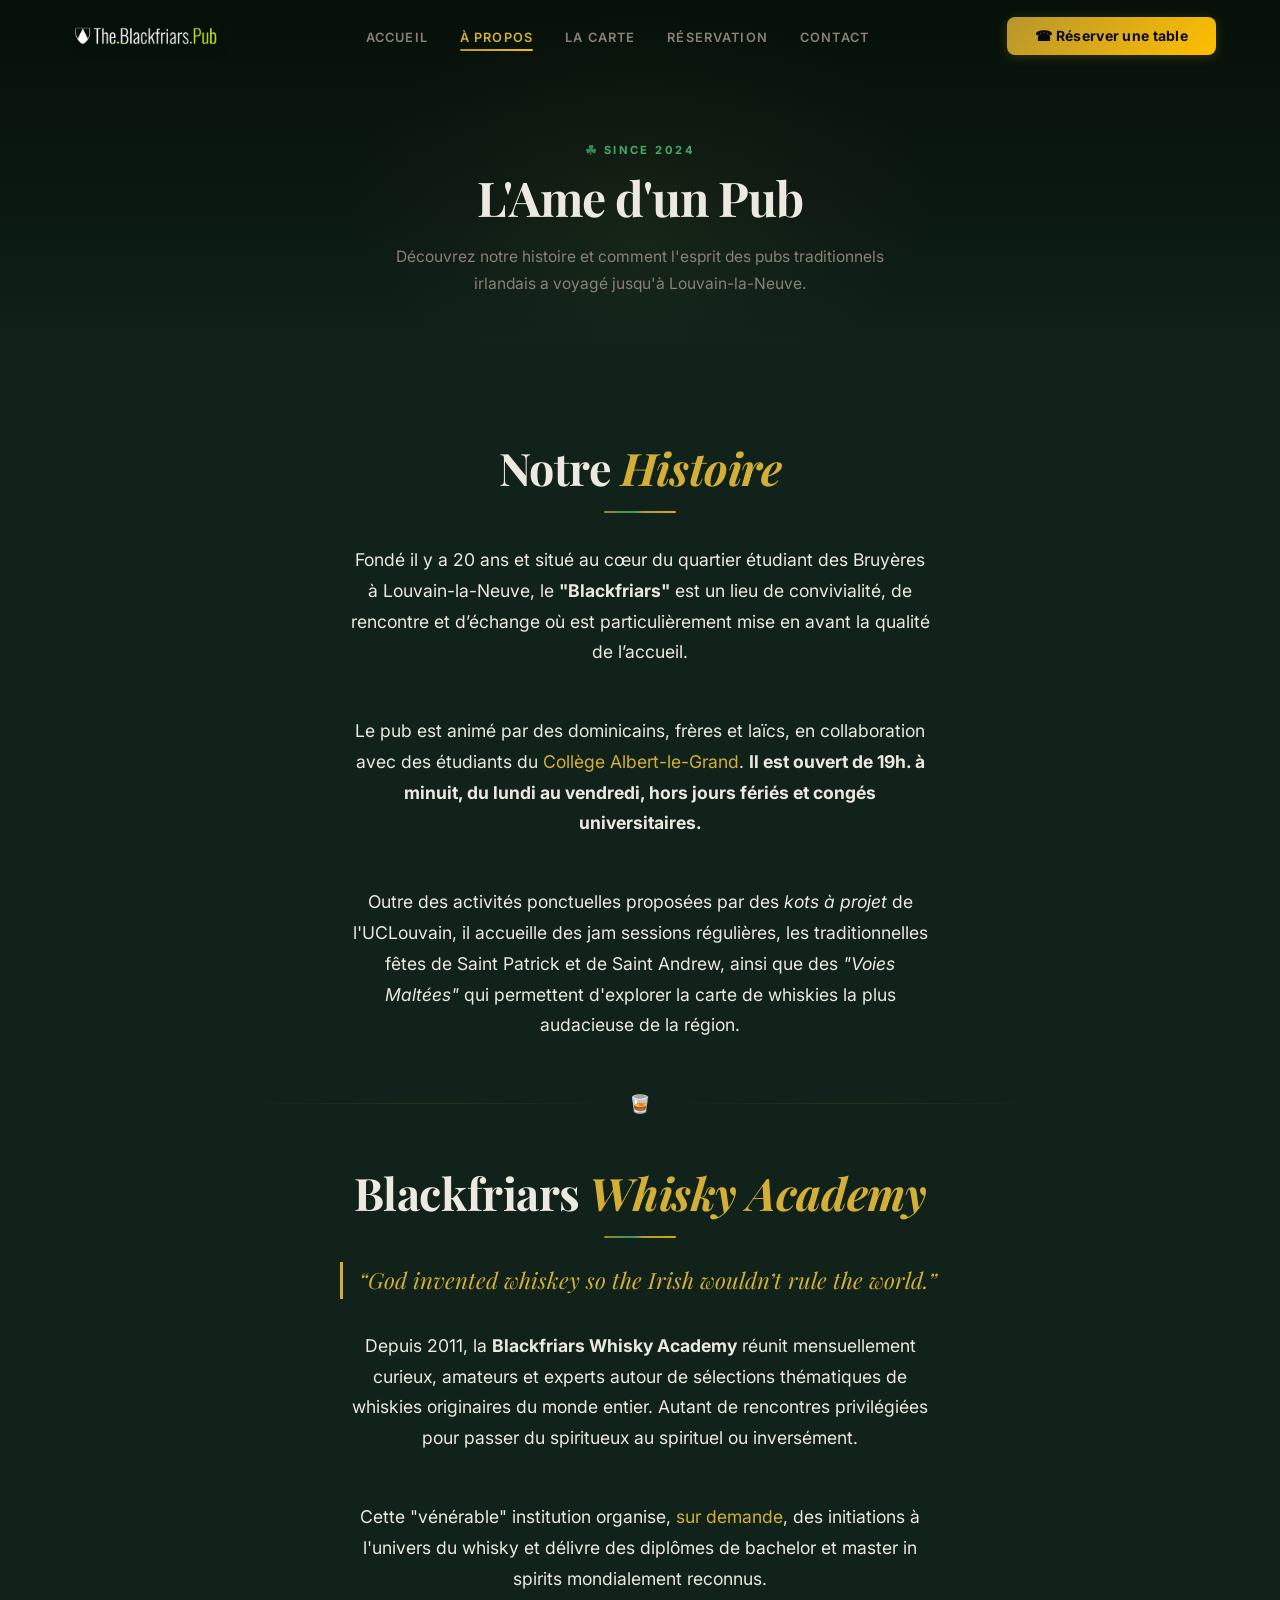
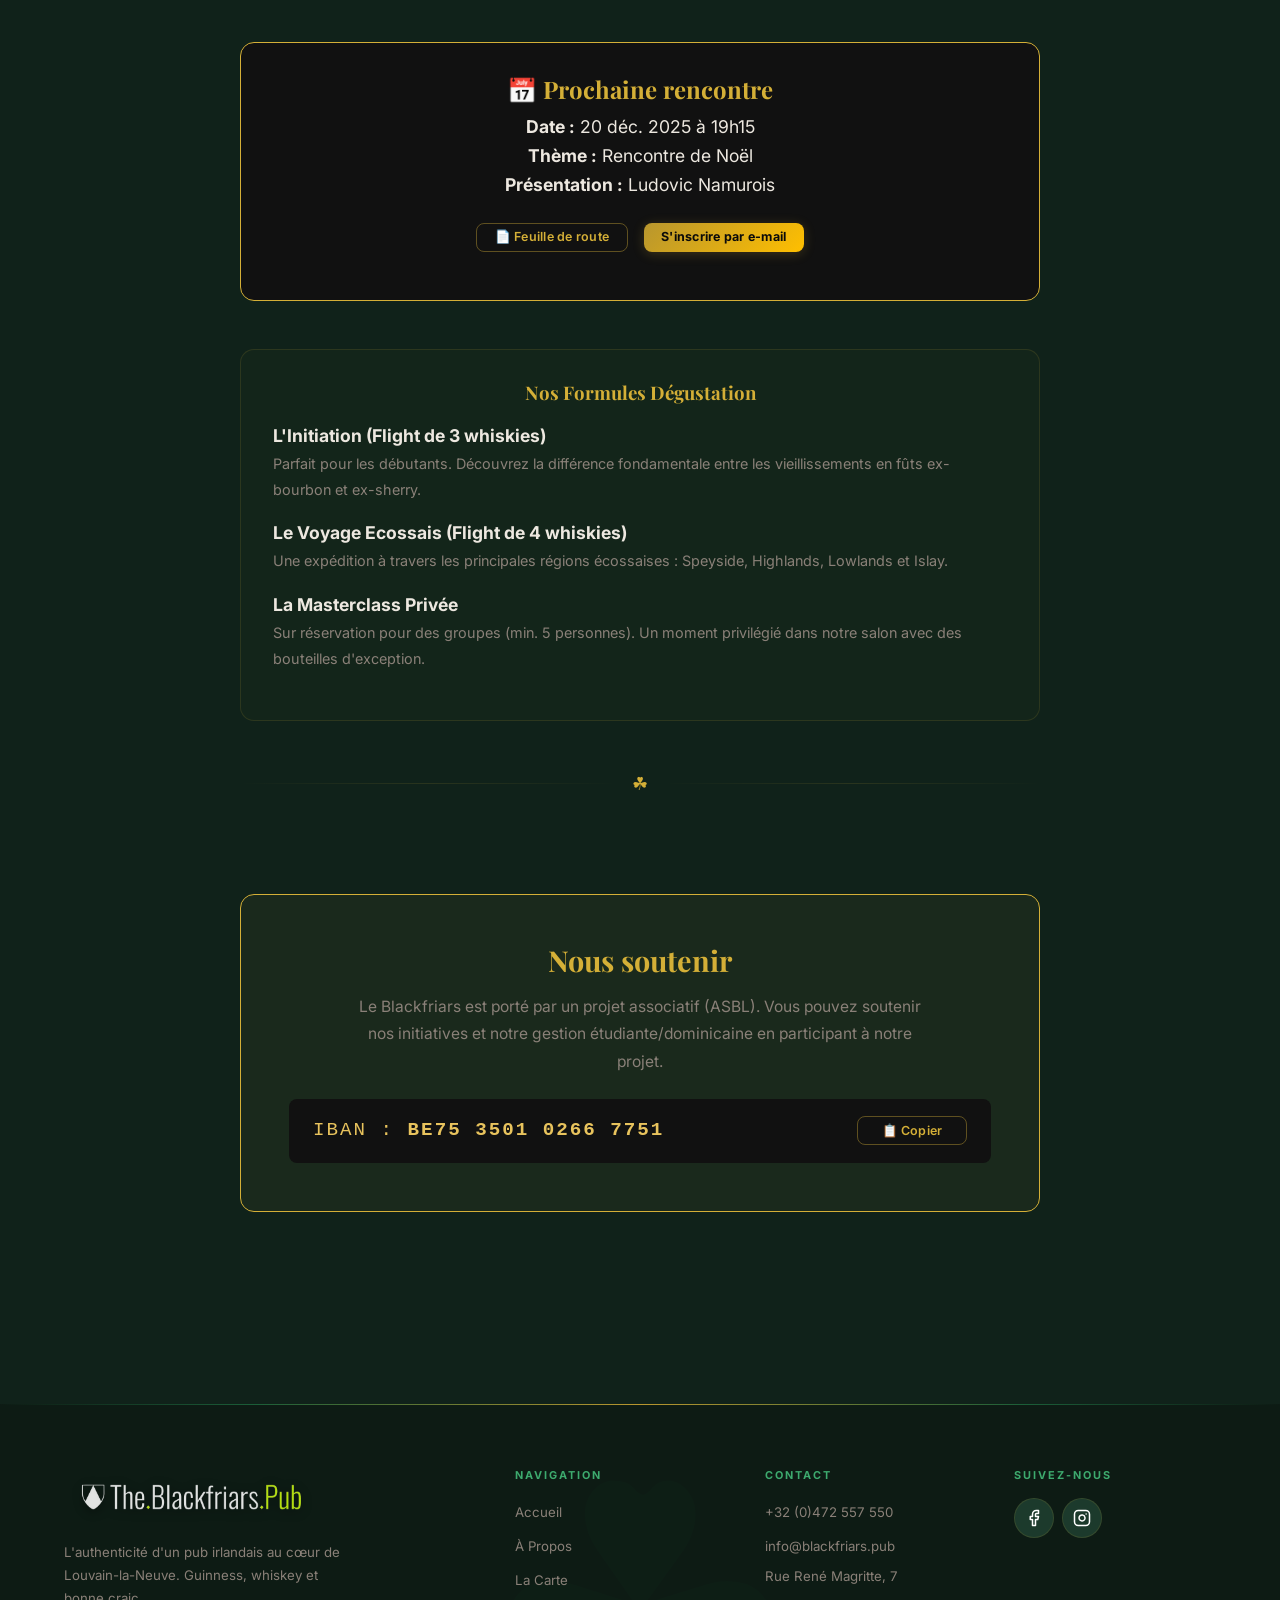
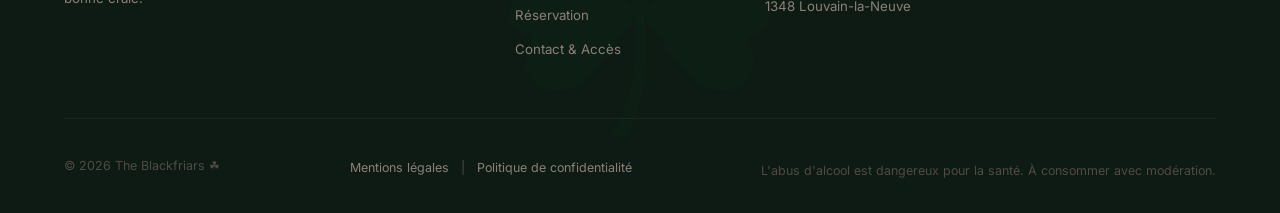
==== commit d930865c: "Mises a jour structurelles, legales, et de contenu (carte whiskies, logo-long, mentions legales, cor" ====
--- a/a-propos.html
+++ b/a-propos.html
@@ -15,18 +15,12 @@
     <header class="site-header" id="siteHeader">
         <div class="header-inner">
             <a href="index.html" class="logo" aria-label="The Blackfriars – Accueil">
-                <img src="assets/logo.webp" alt="The Blackfriars – Irish Pub Logo" class="logo-img">
+                <img src="assets/logo-long.png" alt="The Blackfriars – Irish Pub Logo" class="logo-img">
             </a>
             <nav class="nav-desktop" aria-label="Navigation principale">
                 <ul>
                     <li><a href="index.html">Accueil</a></li>
-                    <li class="dropdown">
-                        <a href="a-propos.html" class="active" aria-haspopup="true">À Propos ▾</a>
-                        <ul class="dropdown-menu">
-                            <li><a href="a-propos.html" class="active">Notre Histoire</a></li>
-                            <li><a href="whisky-academy.html">Blackfriars Whisky Academy</a></li>
-                        </ul>
-                    </li>
+                    <li><a href="a-propos.html" class="active">À Propos</a></li>
                     <li><a href="carte.html">La Carte</a></li>
                     <li><a href="reservation.html">Réservation</a></li>
                     <li><a href="contact.html">Contact</a></li>
@@ -40,13 +34,7 @@
     <nav class="nav-mobile" id="mobileNav" aria-label="Navigation mobile">
         <ul>
             <li><a href="index.html">Accueil</a></li>
-            <li class="dropdown">
-                <a href="a-propos.html" class="active">À Propos ▾</a>
-                <ul class="dropdown-menu">
-                    <li><a href="a-propos.html" class="active">Notre Histoire</a></li>
-                    <li><a href="whisky-academy.html">Whisky Academy</a></li>
-                </ul>
-            </li>
+            <li><a href="a-propos.html" class="active">À Propos</a></li>
             <li><a href="carte.html">La Carte</a></li>
             <li><a href="reservation.html">Réservation</a></li>
             <li><a href="contact.html">Contact</a></li>
@@ -65,18 +53,66 @@
         </div>
     </section>
 
-    <!-- ═══ STORY SECTION ═══ -->
+    <!-- ═══ STORY & ACADEMY SECTION ═══ -->
     <section class="section">
         <div class="container">
             <div class="text-center reveal" style="max-width: 800px; margin: 0 auto;">
                 <h2 class="section-title">Notre <span class="accent">Histoire</span></h2>
                 <hr class="gold-line">
-                <p class="section-desc" style="font-size: 1.1rem; margin-top: var(--space-xl); text-align: justify;">
-                    <span style="float: left; font-size: 3.5rem; line-height: 0.8; padding-right: 10px; color: var(--color-gold); font-family: var(--font-heading);">F</span>ondé il y a 20 ans... 
-                    <em>[Texte officiel de l'histoire racontant le lien entre l'ordre dominicain et l'esprit du pub irlandais à insérer ici]</em> 
-                    ...spirituel ou inversément.
+                <p class="section-desc" style="font-size: 1.1rem; margin-top: var(--space-xl); text-align: center; color: var(--color-text); margin-left: auto; margin-right: auto;">
+                    Fondé il y a 20 ans et situé au cœur du quartier étudiant des Bruyères à Louvain-la-Neuve, le <strong>"Blackfriars"</strong> est un lieu de convivialité, de rencontre et d’échange où est particulièrement mise en avant la qualité de l’accueil.
+                </p>
+                <p class="section-desc" style="font-size: 1.1rem; text-align: center; color: var(--color-text); margin-left: auto; margin-right: auto;">
+                    Le pub est animé par des dominicains, frères et laïcs, en collaboration avec des étudiants du <a href="https://www.dominicains.be/fr/louvain-la-neuve/college-albert-le-grand" target="_blank" rel="noopener" style="color: var(--color-gold);">Collège Albert-le-Grand</a>. <strong>Il est ouvert de 19h. à minuit, du lundi au vendredi, hors jours fériés et congés universitaires.</strong>
+                </p>
+                <p class="section-desc" style="font-size: 1.1rem; text-align: center; color: var(--color-text); margin-left: auto; margin-right: auto;">
+                    Outre des activités ponctuelles proposées par des <em>kots à projet</em> de l'UCLouvain, il accueille des jam sessions régulières, les traditionnelles fêtes de Saint Patrick et de Saint Andrew, ainsi que des <em>"Voies Maltées"</em> qui permettent d'explorer la carte de whiskies la plus audacieuse de la région.
                 </p>
                 
+                <div class="divider"><span class="divider-icon">🥃</span></div>
+
+                <h2 class="section-title">Blackfriars <span class="accent">Whisky Academy</span></h2>
+                <hr class="gold-line">
+                <blockquote style="font-family: var(--font-heading); font-size: 1.4rem; color: var(--color-gold); font-style: italic; margin: var(--space-lg) auto var(--space-xl); border-left: 3px solid var(--color-gold); padding-left: var(--space-md); text-align: left; max-width: 600px;">
+                    “God invented whiskey so the Irish wouldn’t rule the world.”
+                </blockquote>
+                <p class="section-desc" style="font-size: 1.1rem; text-align: center; color: var(--color-text); margin-left: auto; margin-right: auto;">
+                    Depuis 2011, la <strong>Blackfriars Whisky Academy</strong> réunit mensuellement curieux, amateurs et experts autour de sélections thématiques de whiskies originaires du monde entier. Autant de rencontres privilégiées pour passer du spiritueux au spirituel ou inversément.
+                </p>
+                <p class="section-desc" style="font-size: 1.1rem; text-align: center; color: var(--color-text); margin-left: auto; margin-right: auto;">
+                    Cette "vénérable" institution organise, <a href="reservation.html" style="color: var(--color-gold);">sur demande</a>, des initiations à l'univers du whisky et délivre des diplômes de bachelor et master in spirits mondialement reconnus.
+                </p>
+
+                <div style="background: #111; border: 1px solid var(--color-gold); padding: var(--space-xl); border-radius: var(--radius-lg); margin: var(--space-2xl) 0; text-align: center;">
+                    <h3 style="color: var(--color-gold); font-family: var(--font-heading); margin-bottom: var(--space-sm); font-size: 1.5rem;">📅 Prochaine rencontre</h3>
+                    <p style="color: var(--color-text); font-size: 1.1rem; margin-bottom: 0;"><strong>Date :</strong> 20 déc. 2025 à 19h15</p>
+                    <p style="color: var(--color-text); font-size: 1.1rem; margin-bottom: 0;"><strong>Thème :</strong> Rencontre de Noël</p>
+                    <p style="color: var(--color-text); font-size: 1.1rem; margin-bottom: var(--space-lg);"><strong>Présentation :</strong> Ludovic Namurois</p>
+                    <div style="display: flex; justify-content: center; gap: var(--space-md); flex-wrap: wrap; margin-bottom: var(--space-md);">
+                        <a href="https://docs.google.com/document/d/1f8syUAR35YEEu0HLZ-Yv0xCz8azCODQTvfjCwxSkybk/edit?usp=sharing" target="_blank" rel="noopener" class="btn btn-outline-copper btn-sm">📄 Feuille de route</a>
+                        <a href="mailto:info@blackfriars.pub?subject=Inscription%20Whisky%20Academy" class="btn btn-primary btn-sm">S'inscrire par e-mail</a>
+                    </div>
+                </div>
+
+                <div style="background: rgba(212,175,55,0.02); border: 1px solid var(--color-border); padding: var(--space-xl); border-radius: var(--radius-lg); margin: var(--space-2xl) 0; text-align: left;">
+                    <h3 style="color: var(--color-gold); font-family: var(--font-heading); margin-bottom: var(--space-md); text-align: center;">Nos Formules Dégustation</h3>
+                    
+                    <div style="margin-bottom: var(--space-md);">
+                        <strong style="color: var(--color-text); font-size: 1.1rem;">L'Initiation (Flight de 3 whiskies)</strong><br>
+                        <span style="color: var(--color-text-muted); font-size: 0.9rem;">Parfait pour les débutants. Découvrez la différence fondamentale entre les vieillissements en fûts ex-bourbon et ex-sherry.</span>
+                    </div>
+
+                    <div style="margin-bottom: var(--space-md);">
+                        <strong style="color: var(--color-text); font-size: 1.1rem;">Le Voyage Ecossais (Flight de 4 whiskies)</strong><br>
+                        <span style="color: var(--color-text-muted); font-size: 0.9rem;">Une expédition à travers les principales régions écossaises : Speyside, Highlands, Lowlands et Islay.</span>
+                    </div>
+
+                    <div style="margin-bottom: var(--space-md);">
+                        <strong style="color: var(--color-text); font-size: 1.1rem;">La Masterclass Privée</strong><br>
+                        <span style="color: var(--color-text-muted); font-size: 0.9rem;">Sur réservation pour des groupes (min. 5 personnes). Un moment privilégié dans notre salon avec des bouteilles d'exception.</span>
+                    </div>
+                </div>
+
                 <div class="divider"><span class="divider-icon">☘</span></div>
 
                 <div style="background: rgba(212,175,55,0.05); border: 1px solid var(--color-gold); padding: var(--space-2xl); border-radius: var(--radius-lg); margin: var(--space-4xl) 0;">
@@ -101,9 +137,9 @@
             <div class="footer-grid">
                 <div class="footer-brand">
                     <a href="index.html" class="logo">
-                        <img src="assets/logo.webp" alt="The Blackfriars – Irish Pub Logo" class="logo-img logo-img--footer">
+                        <img src="assets/logo-long.png" alt="The Blackfriars – Irish Pub Logo" class="logo-img logo-img--footer">
                     </a>
-                    <p>L'authenticité d'un pub irlandais au cœur de Louvain-la-Neuve.</p>
+                    <p>L'authenticité d'un pub irlandais au cœur de Louvain-la-Neuve. Guinness, whiskey et bonne craic.</p>
                 </div>
                 <div class="footer-col">
                     <h4>Navigation</h4>
@@ -127,14 +163,23 @@
                 <div class="footer-col">
                     <h4>Suivez-nous</h4>
                     <div class="footer-social">
-                        <a href="https://instagram.com/theblackfriars_lln" target="_blank" rel="noopener" aria-label="Instagram">📷</a>
-                        <a href="https://facebook.com/theblackfriarslln" target="_blank" rel="noopener" aria-label="Facebook">📘</a>
+                        <a href="https://www.facebook.com/TheBlackfriarsPub/?locale=fr_FR" target="_blank" rel="noopener" aria-label="Facebook">
+                            <svg xmlns="http://www.w3.org/2000/svg" width="18" height="18" viewBox="0 0 24 24" fill="none" stroke="currentColor" stroke-width="2" stroke-linecap="round" stroke-linejoin="round"><path d="M18 2h-3a5 5 0 0 0-5 5v3H7v4h3v8h4v-8h3l1-4h-4V7a1 1 0 0 1 1-1h3z"></path></svg>
+                        </a>
+                        <a href="https://www.instagram.com/the_blackfriars_pub/" target="_blank" rel="noopener" aria-label="Instagram">
+                            <svg xmlns="http://www.w3.org/2000/svg" width="18" height="18" viewBox="0 0 24 24" fill="none" stroke="currentColor" stroke-width="2" stroke-linecap="round" stroke-linejoin="round"><rect x="2" y="2" width="20" height="20" rx="5" ry="5"></rect><path d="M16 11.37A4 4 0 1 1 12.63 8 4 4 0 0 1 16 11.37z"></path><line x1="17.5" y1="6.5" x2="17.51" y2="6.5"></line></svg>
+                        </a>
                     </div>
                 </div>
             </div>
             <div class="footer-bottom">
-                <p>© 2024 The Blackfriars. Sláinte! ☘</p>
-                <p>L'abus d'alcool est dangereux pour la santé. À consommer avec modération.</p>
+                <p>© 2026 The Blackfriars  ☘</p>
+                <p style="margin-top: 5px;">
+                    <a href="mentions-legales.html" style="color: var(--color-text-muted); transition: color var(--transition-fast);" onmouseover="this.style.color='var(--color-gold)'" onmouseout="this.style.color='var(--color-text-muted)'">Mentions légales</a>
+                    <span style="color: var(--color-text-dim); margin: 0 8px;">|</span>
+                    <a href="politique-de-confidentialite.html" style="color: var(--color-text-muted); transition: color var(--transition-fast);" onmouseover="this.style.color='var(--color-gold)'" onmouseout="this.style.color='var(--color-text-muted)'">Politique de confidentialité</a>
+                </p>
+                <p style="margin-top: 10px;">L'abus d'alcool est dangereux pour la santé. À consommer avec modération.</p>
             </div>
         </div>
     </footer>
--- a/css/style.css
+++ b/css/style.css
@@ -425,7 +425,7 @@
 }
 
 .logo-img {
-    height: 50px;
+    height: 36px;
     width: auto;
     object-fit: contain;
     display: block;
@@ -1612,7 +1612,7 @@
     background: var(--color-bg-elevated);
     border: 1px solid var(--color-border);
     display: flex; align-items: center; justify-content: center;
-    color: var(--color-text-muted);
+    color: #ffffff;
     font-size: 1rem;
     transition: all var(--transition-base);
 }
@@ -2021,6 +2021,18 @@
         padding: 1px 5px;
     }
 
+    /* Eviter le décalage horizontal en empilant les infos et prix longs de la carte de whiskies */
+    #whiskies .menu-item {
+        flex-direction: column;
+        align-items: stretch;
+        gap: 4px;
+    }
+    #whiskies .menu-item-price {
+        align-self: flex-start;
+        margin-top: 2px;
+        white-space: normal;
+    }
+
     /* Adapter la hauteur du hero des sous-pages et taille du titre */
     .page-hero {
         padding: calc(var(--header-h) + var(--space-xl)) 0 var(--space-lg);
@@ -2036,7 +2048,7 @@
         padding: var(--space-md) var(--space-sm);
     }
     .hours-row.active-day {
-        margin: 4px -var(--space-sm);
+        margin: 4px calc(-1 * var(--space-sm));
         padding: var(--space-sm) var(--space-sm);
     }
     .hours-row .day-name, 
@@ -2222,6 +2234,8 @@
 .hours-row {
     display: flex;
     justify-content: space-between;
+    align-items: center;
+    gap: var(--space-md);
     padding: var(--space-sm) 0;
     border-bottom: 1px solid rgba(255, 255, 255, 0.03);
     transition: all var(--transition-fast);
@@ -2240,12 +2254,15 @@
     font-size: 1.05rem;
     font-weight: 500;
     color: var(--color-text);
+    flex-shrink: 0;
 }
 
 .hours-row .day-time {
     font-family: var(--font-body);
     font-size: 1.05rem;
     color: var(--color-text-dim);
+    flex-shrink: 0;
+    white-space: nowrap;
 }
 
 /* Current Day Highlight */
@@ -2254,7 +2271,7 @@
     background: rgba(212, 175, 55, 0.05);
     border-radius: var(--radius-md);
     padding: var(--space-sm) var(--space-md);
-    margin: 4px -var(--space-md);
+    margin: 4px calc(-1 * var(--space-md));
     box-shadow: inset 0 0 20px rgba(212, 175, 55, 0.05);
 }
 
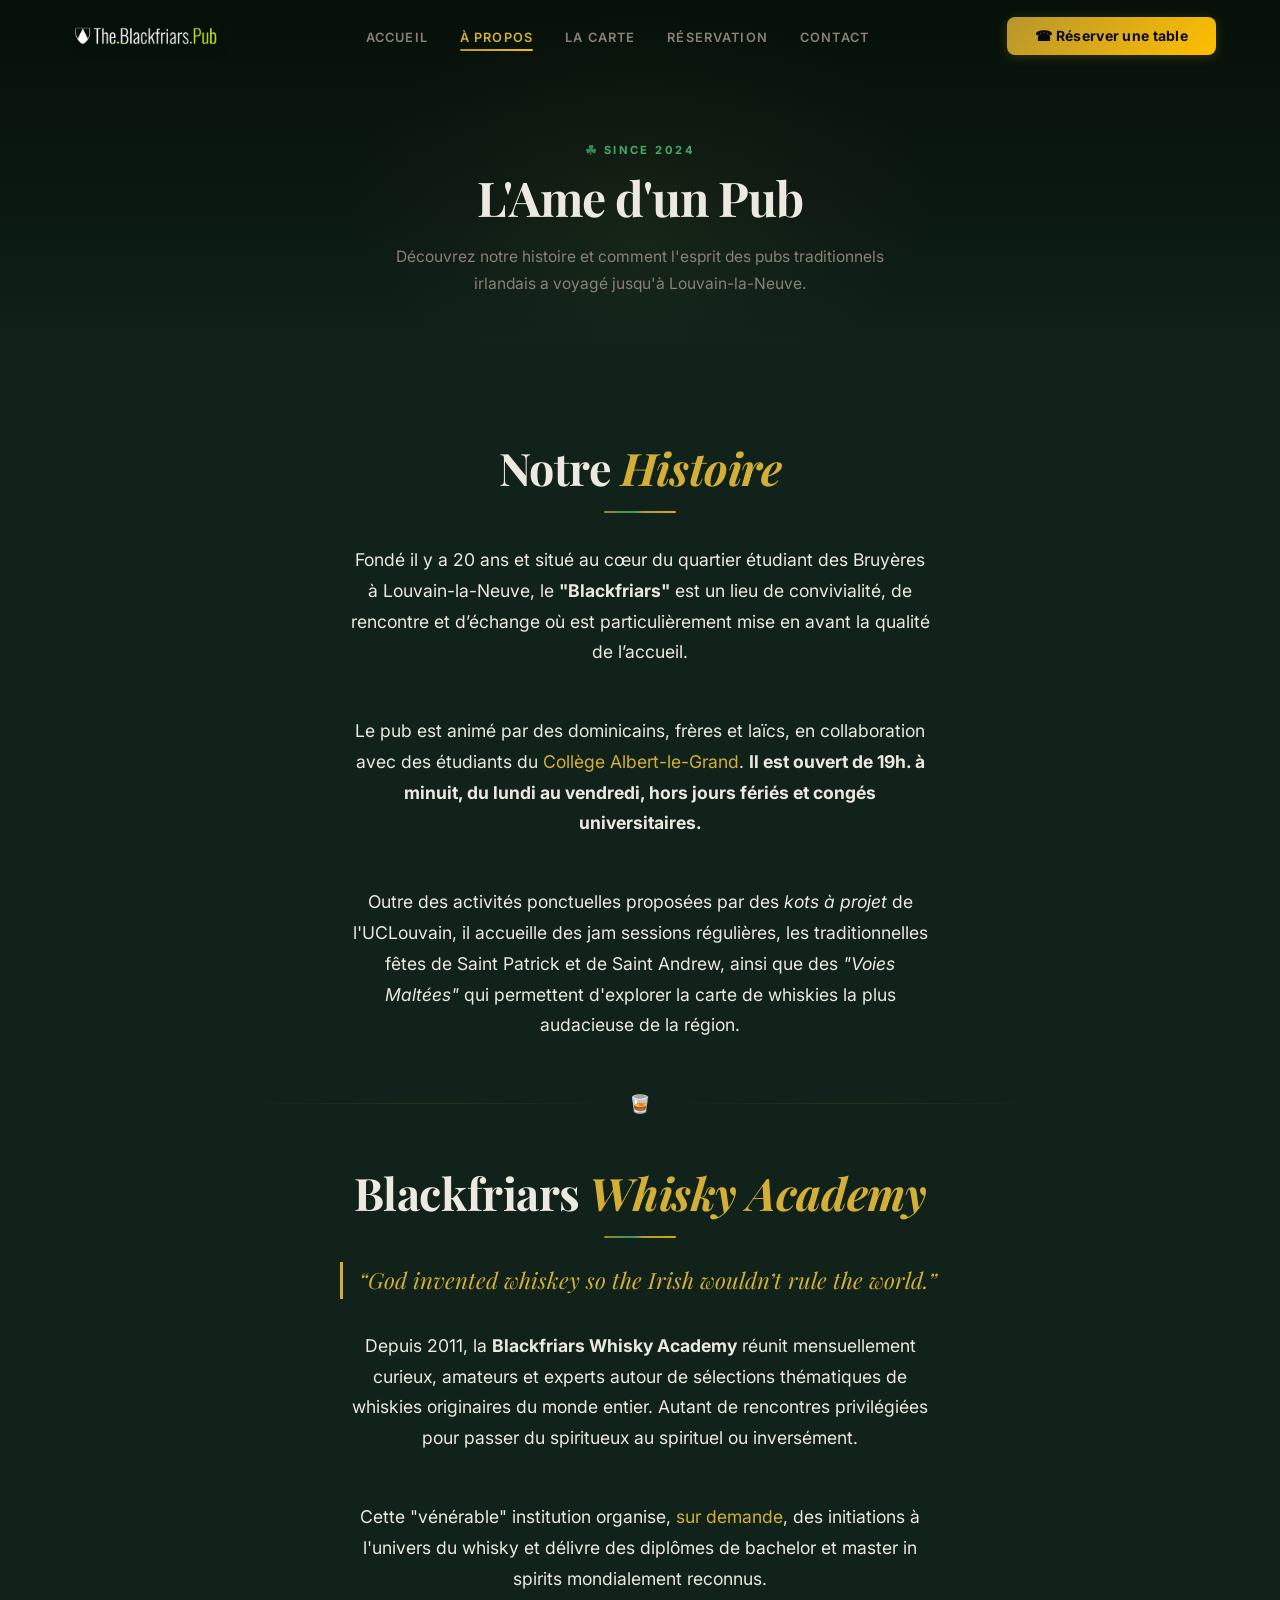
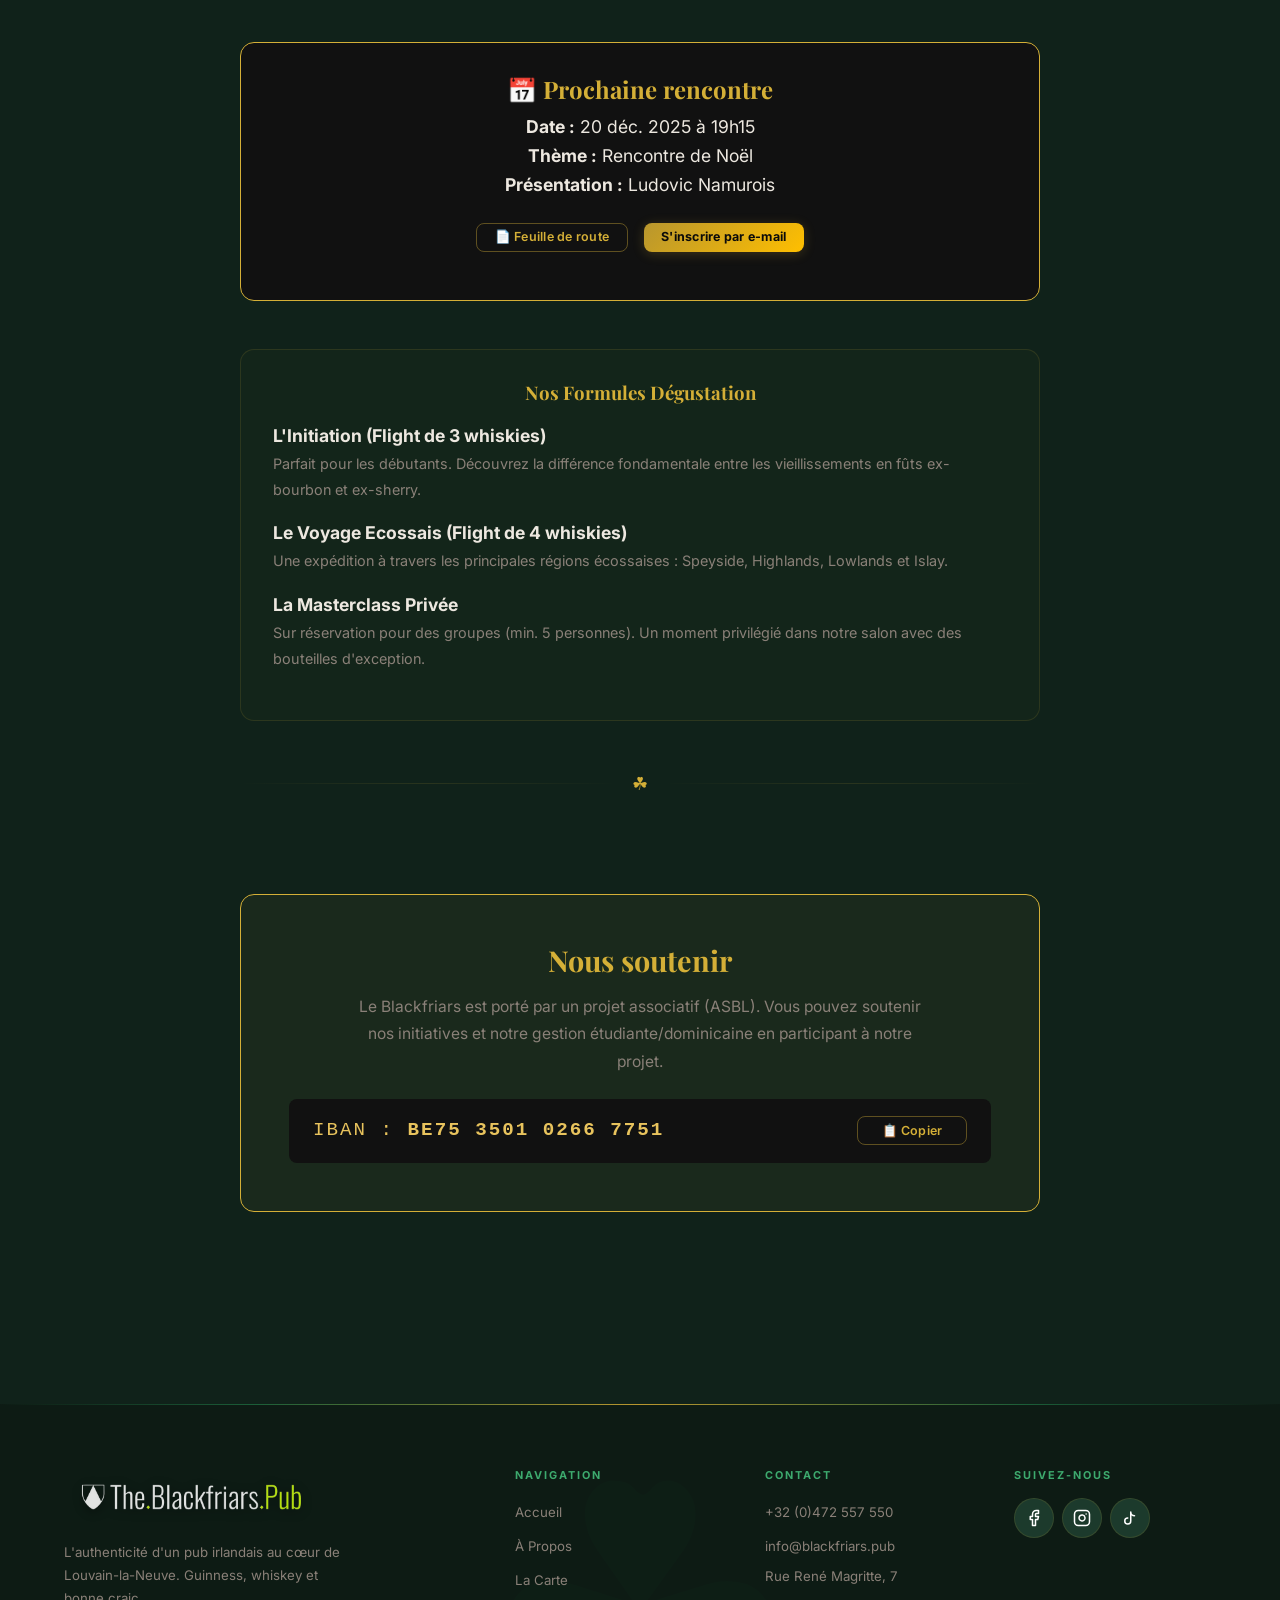
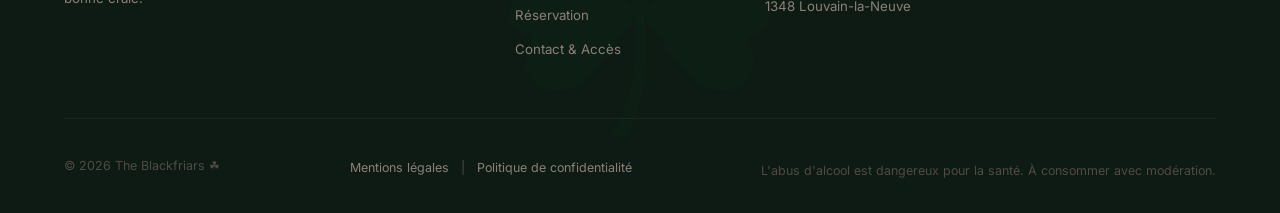
==== commit 14497f0b: "Mises a jour des badges plats (sauces maison, suppression maison sur fish and chips) et ajout TikTok" ====
--- a/a-propos.html
+++ b/a-propos.html
@@ -169,6 +169,9 @@
                         <a href="https://www.instagram.com/the_blackfriars_pub/" target="_blank" rel="noopener" aria-label="Instagram">
                             <svg xmlns="http://www.w3.org/2000/svg" width="18" height="18" viewBox="0 0 24 24" fill="none" stroke="currentColor" stroke-width="2" stroke-linecap="round" stroke-linejoin="round"><rect x="2" y="2" width="20" height="20" rx="5" ry="5"></rect><path d="M16 11.37A4 4 0 1 1 12.63 8 4 4 0 0 1 16 11.37z"></path><line x1="17.5" y1="6.5" x2="17.51" y2="6.5"></line></svg>
                         </a>
+                        <a href="https://www.tiktok.com/@the_blackfriars?_r=1&amp;_t=ZG-96gfLxNeKob" target="_blank" rel="noopener" aria-label="TikTok">
+                            <svg xmlns="http://www.w3.org/2000/svg" width="18" height="18" viewBox="0 0 24 24" fill="none" stroke="currentColor" stroke-width="2" stroke-linecap="round" stroke-linejoin="round"><path d="M9 12a4 4 0 1 0 4 4V4a5 5 0 0 0 5 5"></path></svg>
+                        </a>
                     </div>
                 </div>
             </div>
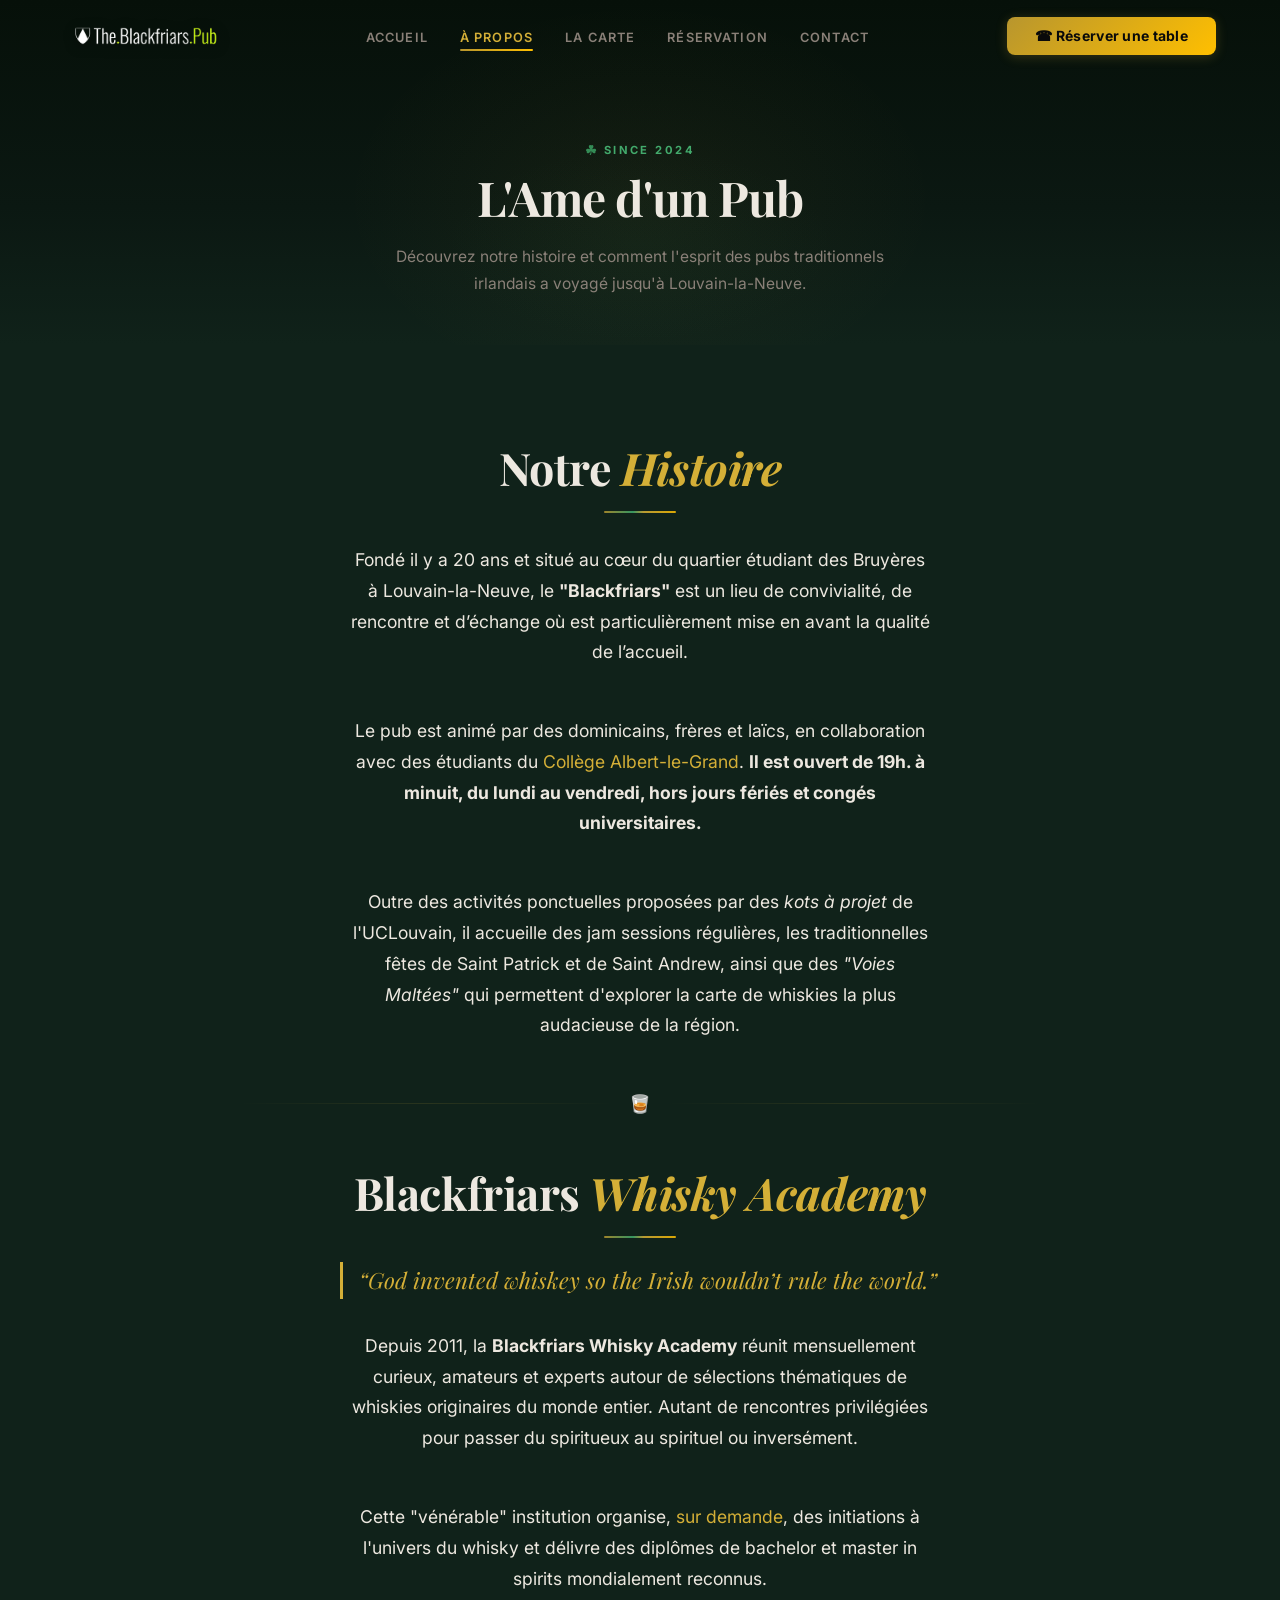
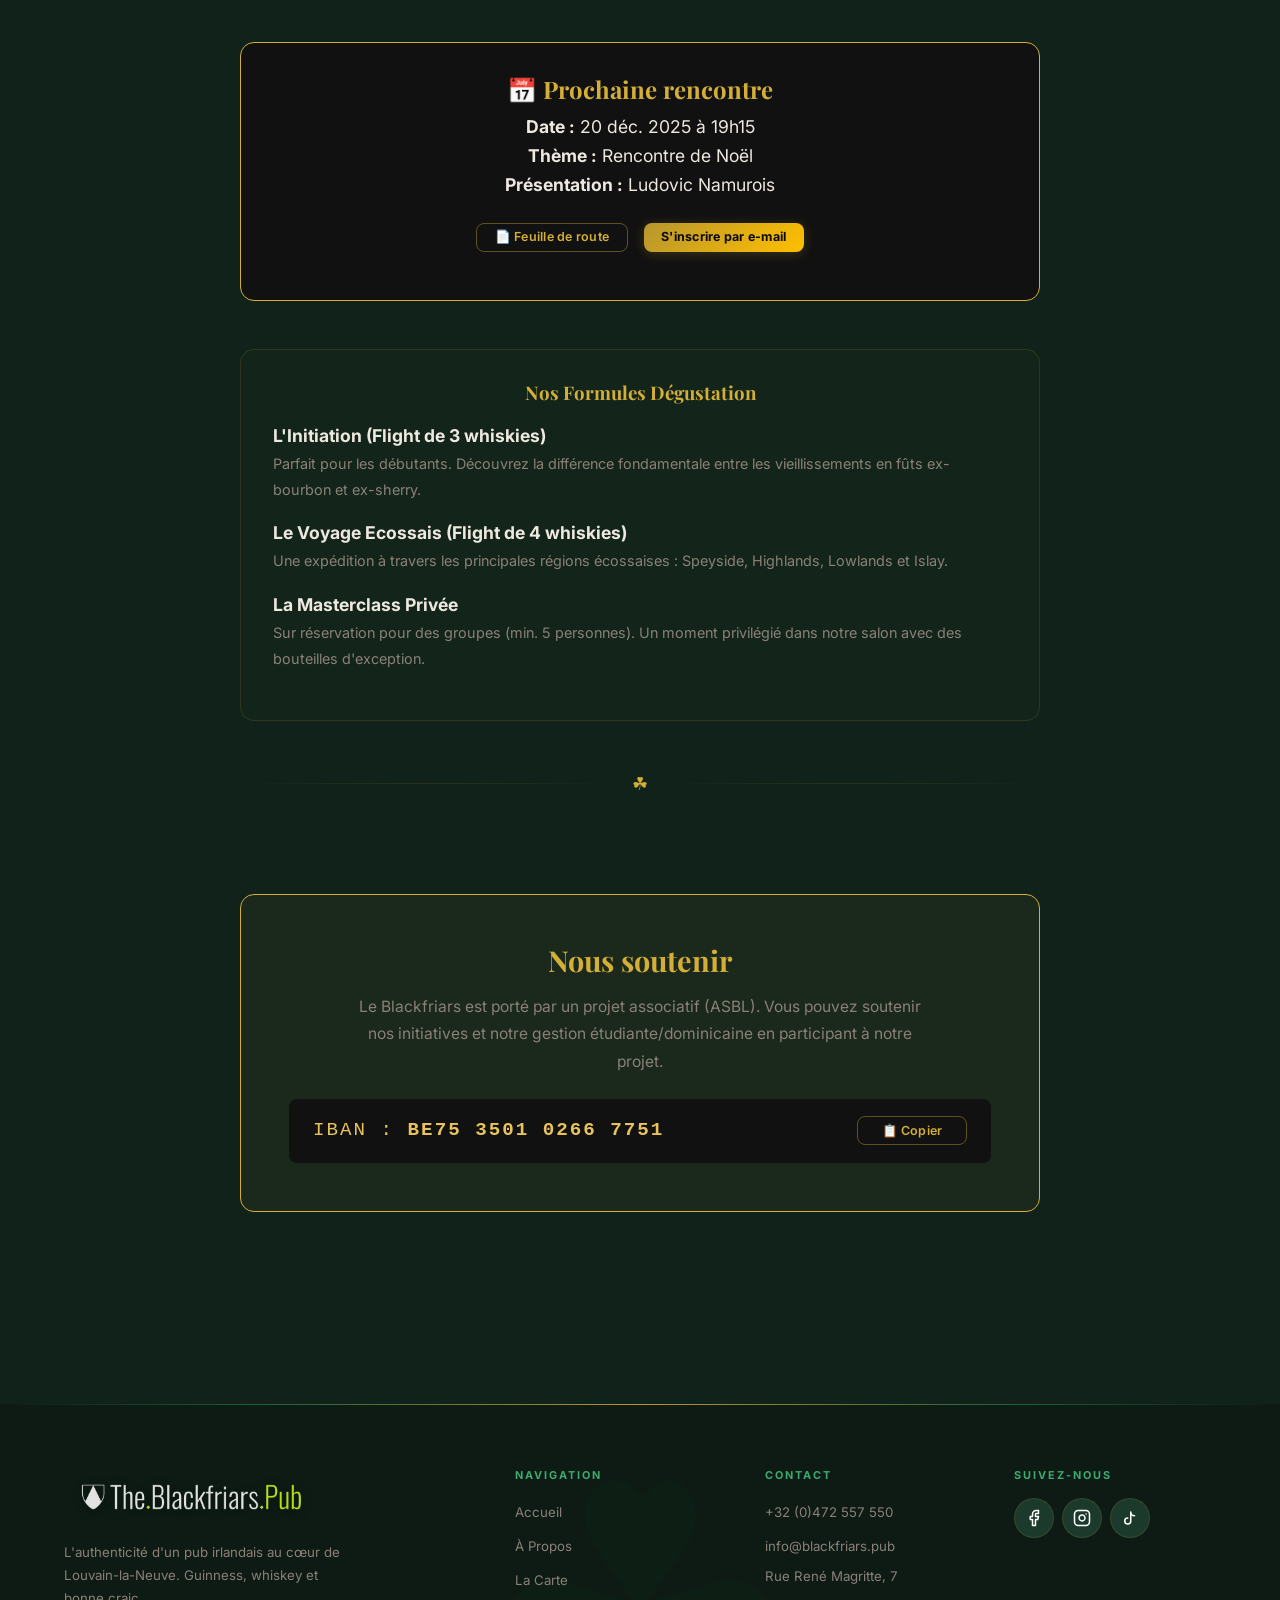
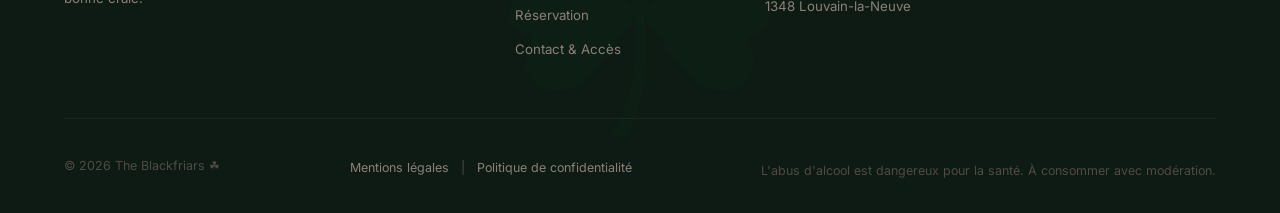
==== commit 90f5605b: "Ajout formulaire et conversion photos en webp" ====
--- a/a-propos.html
+++ b/a-propos.html
@@ -15,7 +15,7 @@
     <header class="site-header" id="siteHeader">
         <div class="header-inner">
             <a href="index.html" class="logo" aria-label="The Blackfriars – Accueil">
-                <img src="assets/logo-long.png" alt="The Blackfriars – Irish Pub Logo" class="logo-img">
+                <img src="assets/logo-long.webp" alt="The Blackfriars – Irish Pub Logo" class="logo-img">
             </a>
             <nav class="nav-desktop" aria-label="Navigation principale">
                 <ul>
@@ -137,7 +137,7 @@
             <div class="footer-grid">
                 <div class="footer-brand">
                     <a href="index.html" class="logo">
-                        <img src="assets/logo-long.png" alt="The Blackfriars – Irish Pub Logo" class="logo-img logo-img--footer">
+                        <img src="assets/logo-long.webp" alt="The Blackfriars – Irish Pub Logo" class="logo-img logo-img--footer">
                     </a>
                     <p>L'authenticité d'un pub irlandais au cœur de Louvain-la-Neuve. Guinness, whiskey et bonne craic.</p>
                 </div>
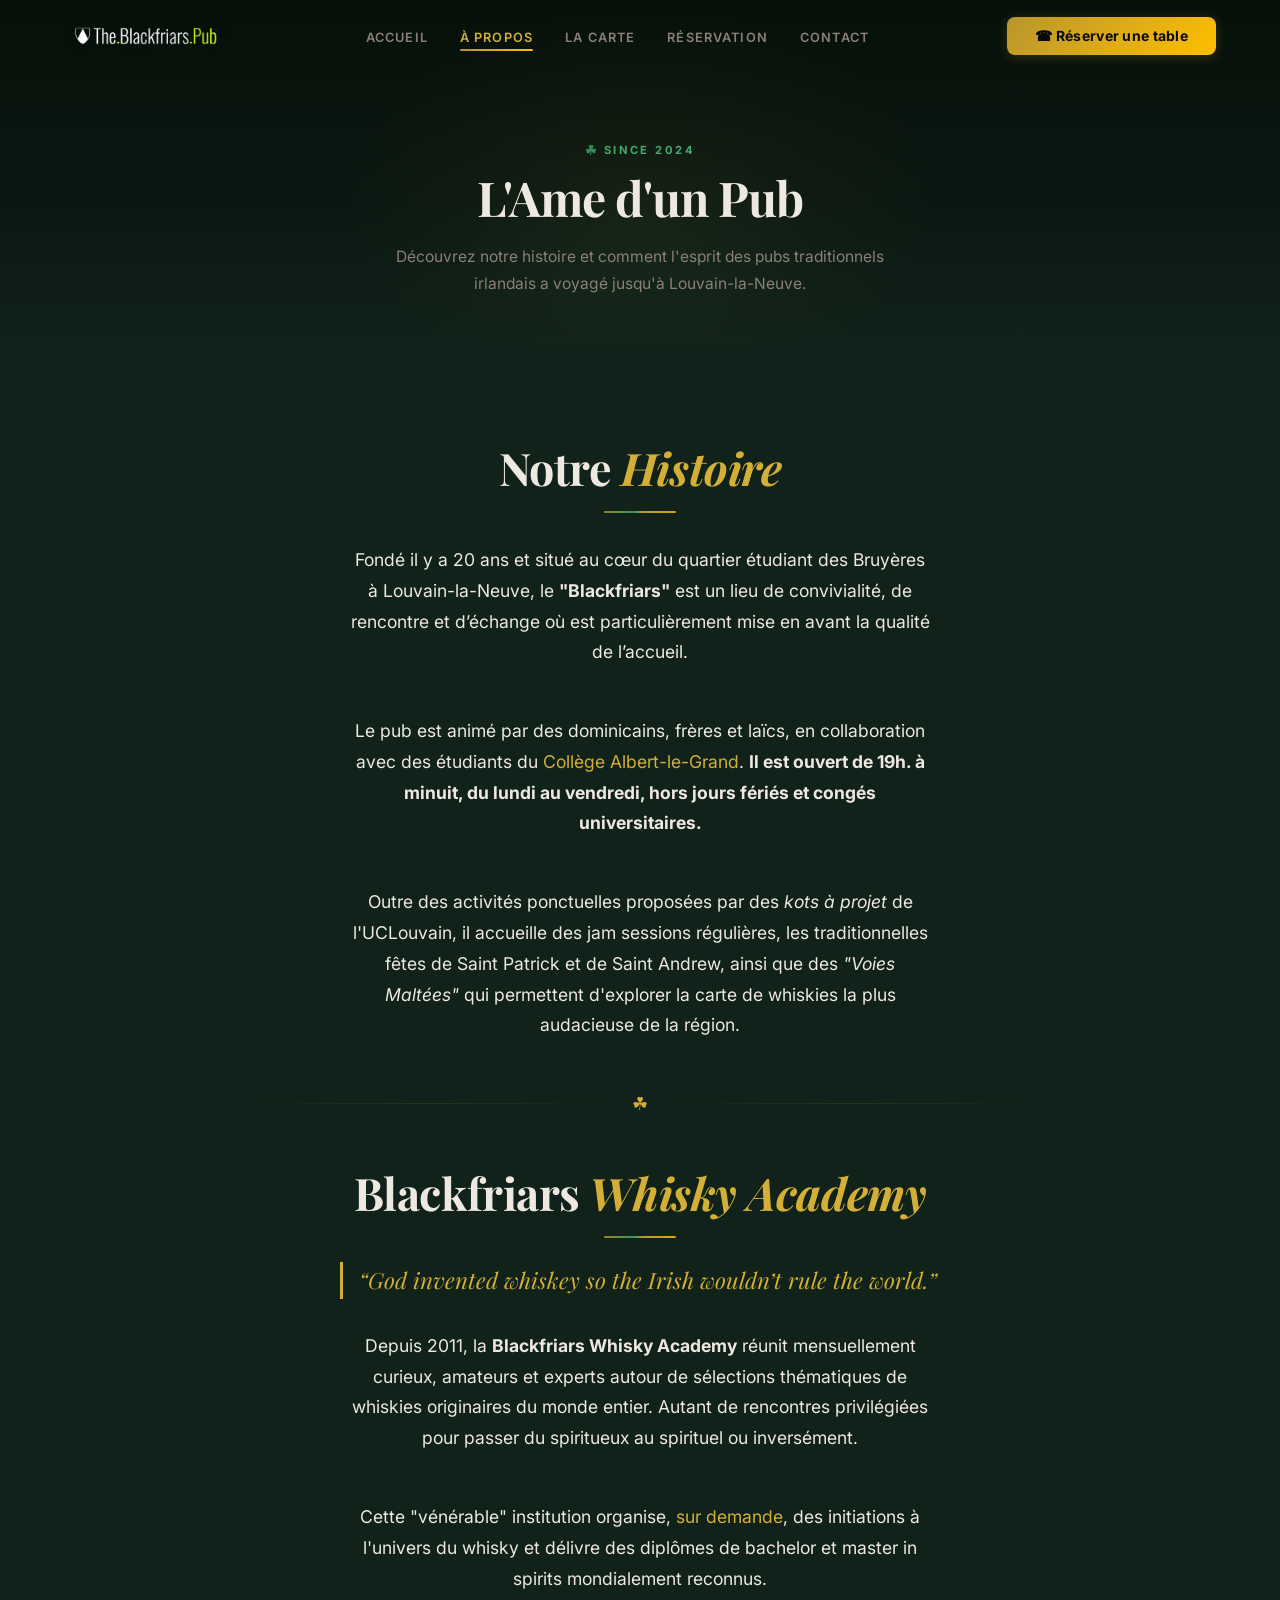
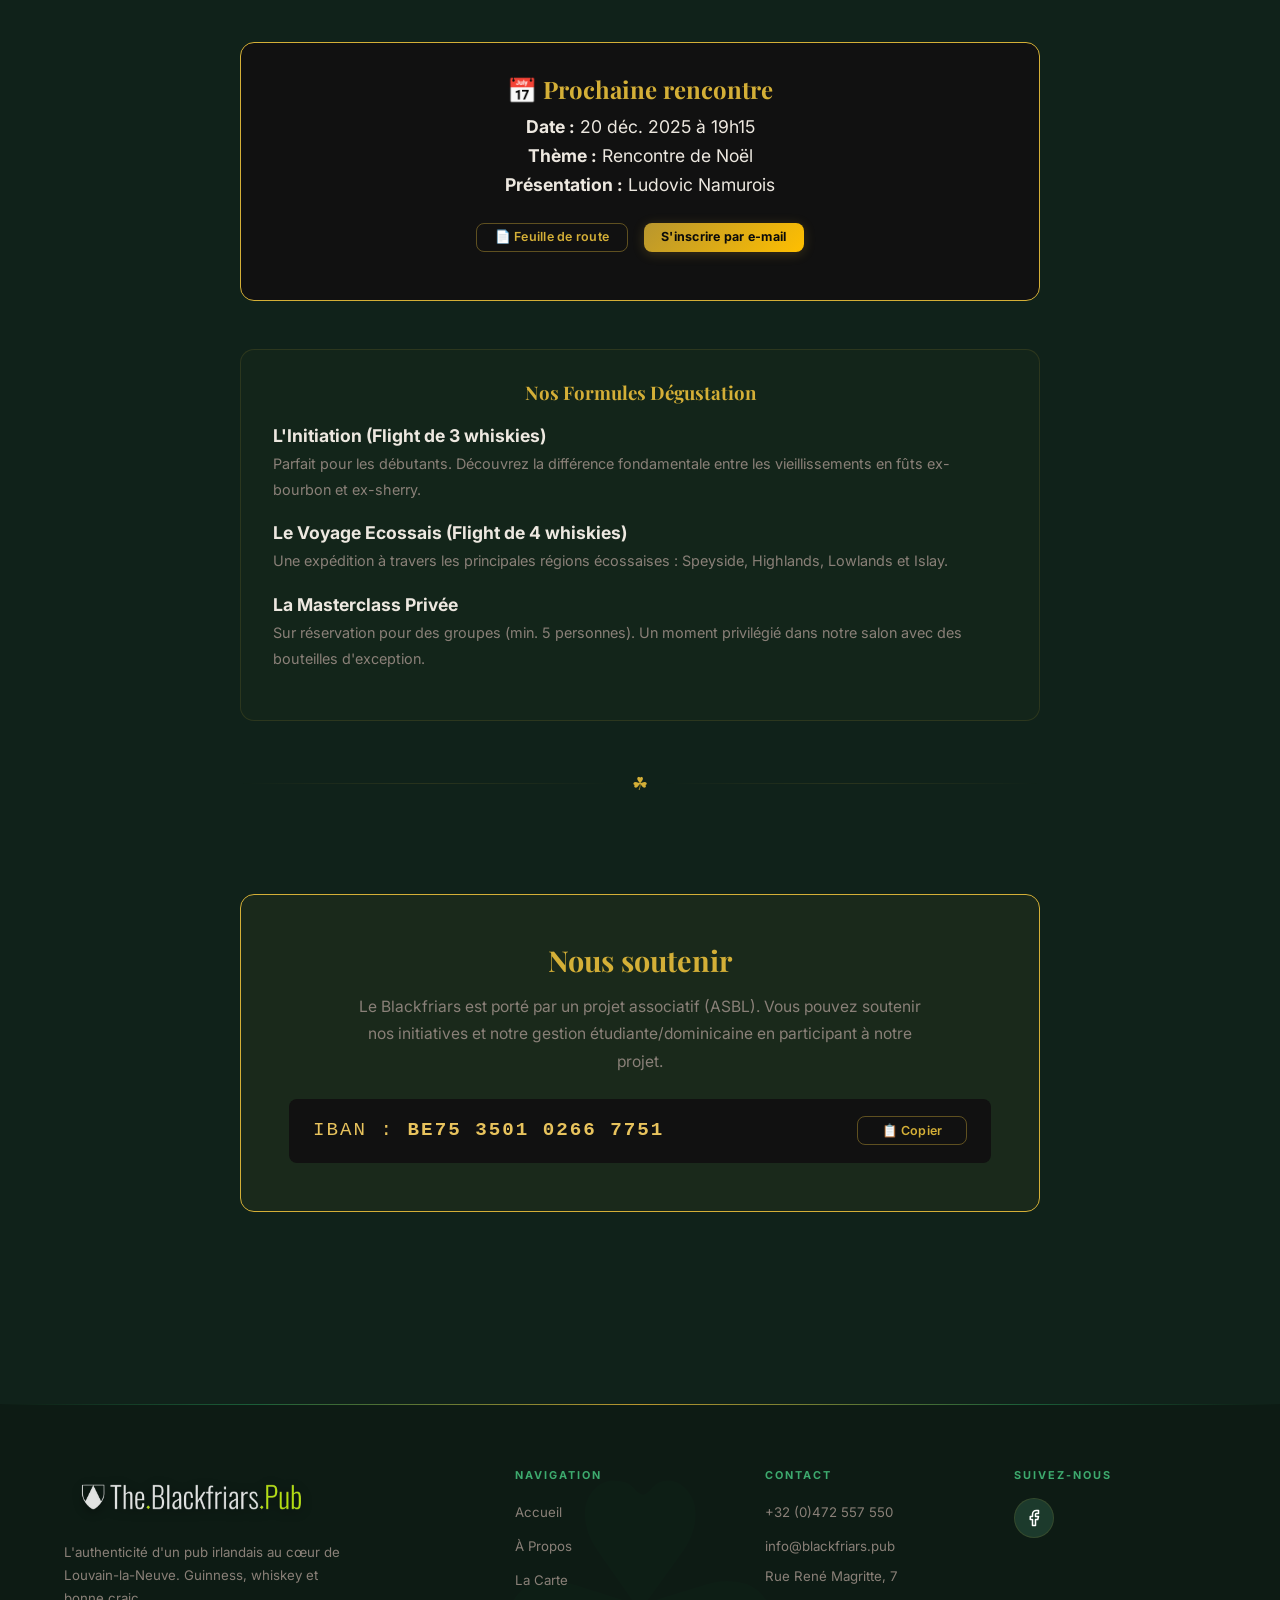
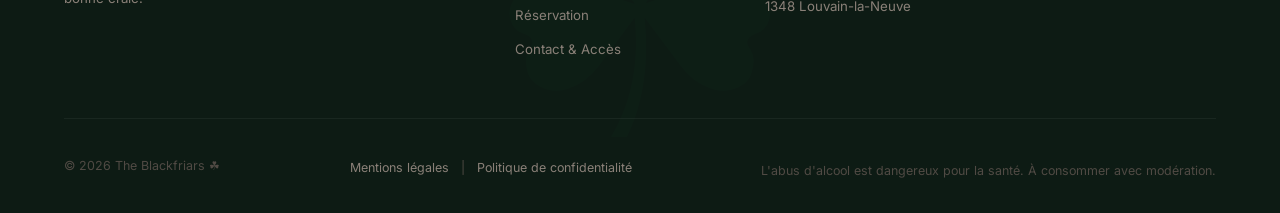
==== commit 802275a7: "Mise a jour hero badge index, animation onload et trèfle a-propos, remplacement de la carte Instagra" ====
--- a/a-propos.html
+++ b/a-propos.html
@@ -56,7 +56,7 @@
     <!-- ═══ STORY & ACADEMY SECTION ═══ -->
     <section class="section">
         <div class="container">
-            <div class="text-center reveal" style="max-width: 800px; margin: 0 auto;">
+            <div class="text-center reveal-onload" style="max-width: 800px; margin: 0 auto;">
                 <h2 class="section-title">Notre <span class="accent">Histoire</span></h2>
                 <hr class="gold-line">
                 <p class="section-desc" style="font-size: 1.1rem; margin-top: var(--space-xl); text-align: center; color: var(--color-text); margin-left: auto; margin-right: auto;">
@@ -69,7 +69,7 @@
                     Outre des activités ponctuelles proposées par des <em>kots à projet</em> de l'UCLouvain, il accueille des jam sessions régulières, les traditionnelles fêtes de Saint Patrick et de Saint Andrew, ainsi que des <em>"Voies Maltées"</em> qui permettent d'explorer la carte de whiskies la plus audacieuse de la région.
                 </p>
                 
-                <div class="divider"><span class="divider-icon">🥃</span></div>
+                <div class="divider"><span class="divider-icon">☘</span></div>
 
                 <h2 class="section-title">Blackfriars <span class="accent">Whisky Academy</span></h2>
                 <hr class="gold-line">
@@ -166,12 +166,6 @@
                         <a href="https://www.facebook.com/TheBlackfriarsPub/?locale=fr_FR" target="_blank" rel="noopener" aria-label="Facebook">
                             <svg xmlns="http://www.w3.org/2000/svg" width="18" height="18" viewBox="0 0 24 24" fill="none" stroke="currentColor" stroke-width="2" stroke-linecap="round" stroke-linejoin="round"><path d="M18 2h-3a5 5 0 0 0-5 5v3H7v4h3v8h4v-8h3l1-4h-4V7a1 1 0 0 1 1-1h3z"></path></svg>
                         </a>
-                        <a href="https://www.instagram.com/the_blackfriars_pub/" target="_blank" rel="noopener" aria-label="Instagram">
-                            <svg xmlns="http://www.w3.org/2000/svg" width="18" height="18" viewBox="0 0 24 24" fill="none" stroke="currentColor" stroke-width="2" stroke-linecap="round" stroke-linejoin="round"><rect x="2" y="2" width="20" height="20" rx="5" ry="5"></rect><path d="M16 11.37A4 4 0 1 1 12.63 8 4 4 0 0 1 16 11.37z"></path><line x1="17.5" y1="6.5" x2="17.51" y2="6.5"></line></svg>
-                        </a>
-                        <a href="https://www.tiktok.com/@the_blackfriars?_r=1&amp;_t=ZG-96gfLxNeKob" target="_blank" rel="noopener" aria-label="TikTok">
-                            <svg xmlns="http://www.w3.org/2000/svg" width="18" height="18" viewBox="0 0 24 24" fill="none" stroke="currentColor" stroke-width="2" stroke-linecap="round" stroke-linejoin="round"><path d="M9 12a4 4 0 1 0 4 4V4a5 5 0 0 0 5 5"></path></svg>
-                        </a>
                     </div>
                 </div>
             </div>
--- a/css/style.css
+++ b/css/style.css
@@ -1705,6 +1705,20 @@
 .reveal.visible {
     opacity: 1;
     transform: translateY(0);
+}
+
+/* Reveal on page load immediately */
+.reveal-onload {
+    opacity: 0;
+    transform: translateY(36px);
+    animation: revealOnLoad 0.65s cubic-bezier(0.25, 0.46, 0.45, 0.94) forwards;
+}
+
+@keyframes revealOnLoad {
+    to {
+        opacity: 1;
+        transform: translateY(0);
+    }
 }
 
 /* ============================================
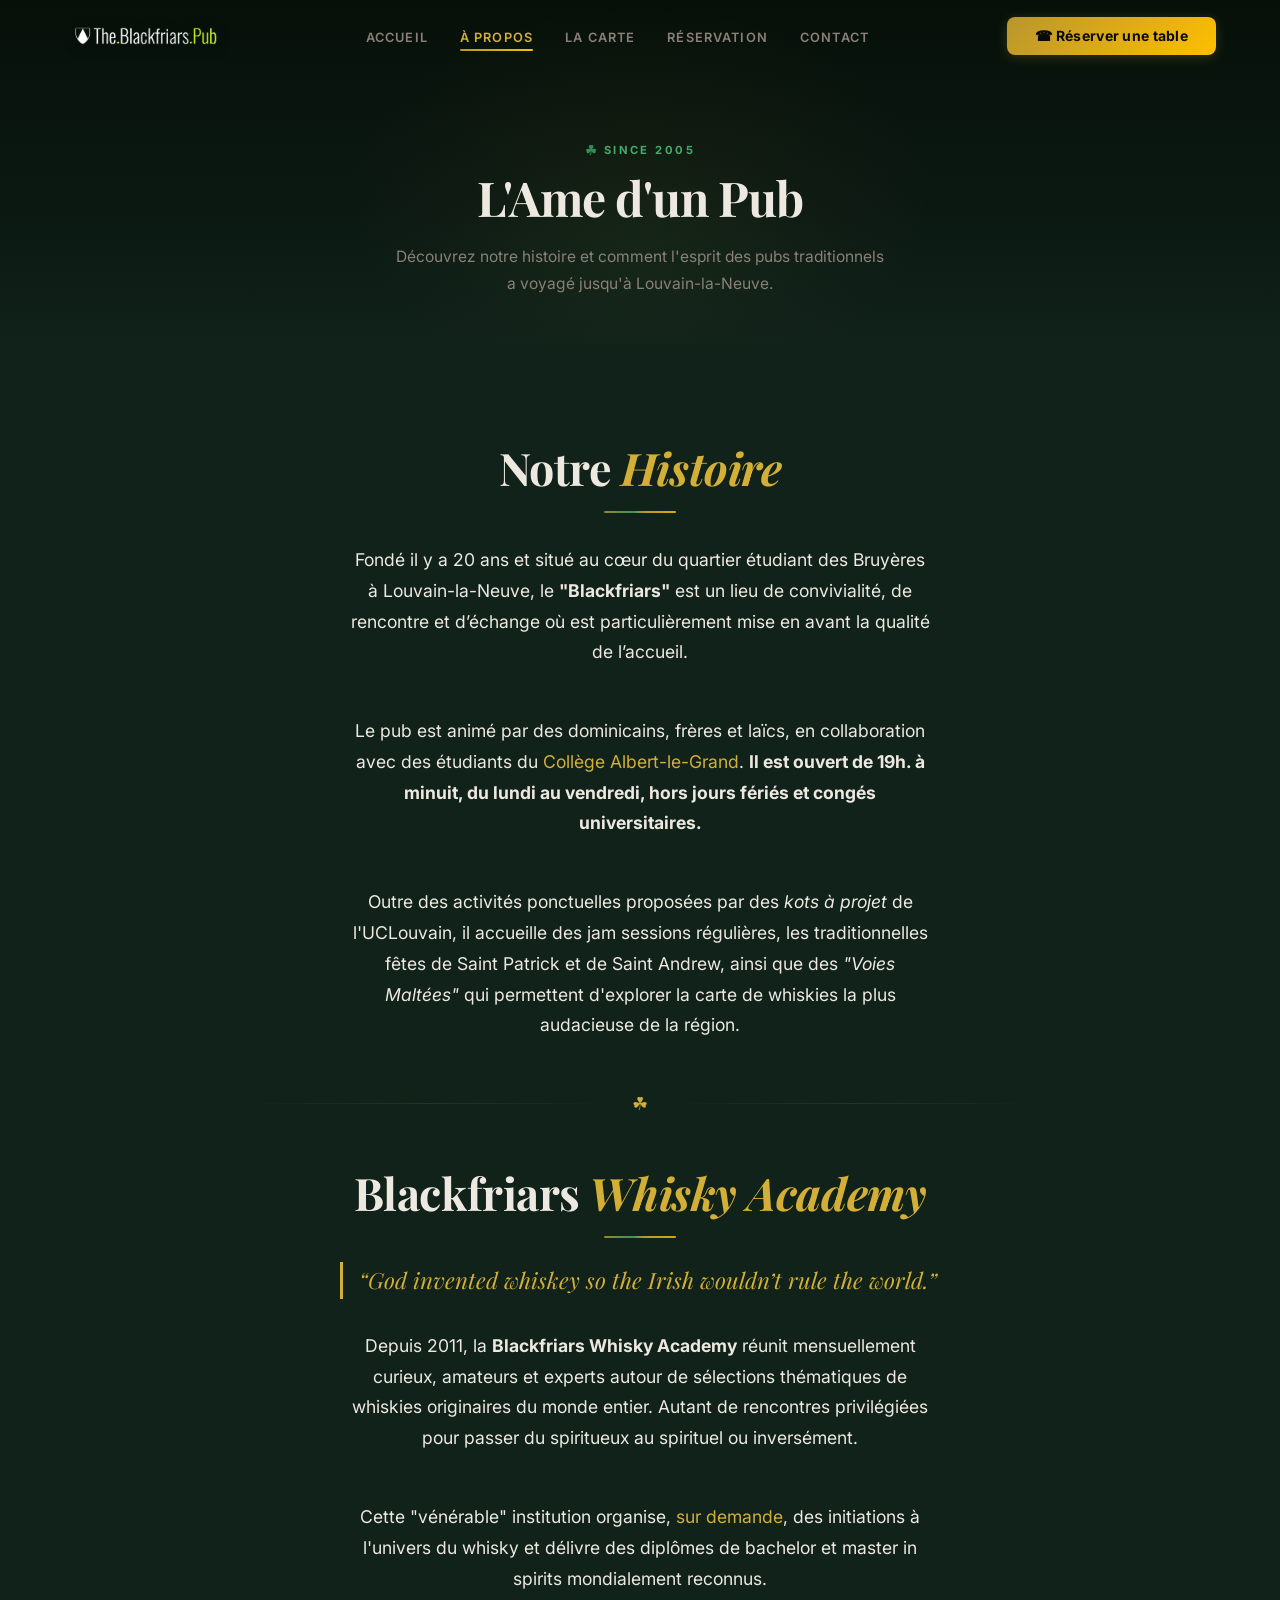
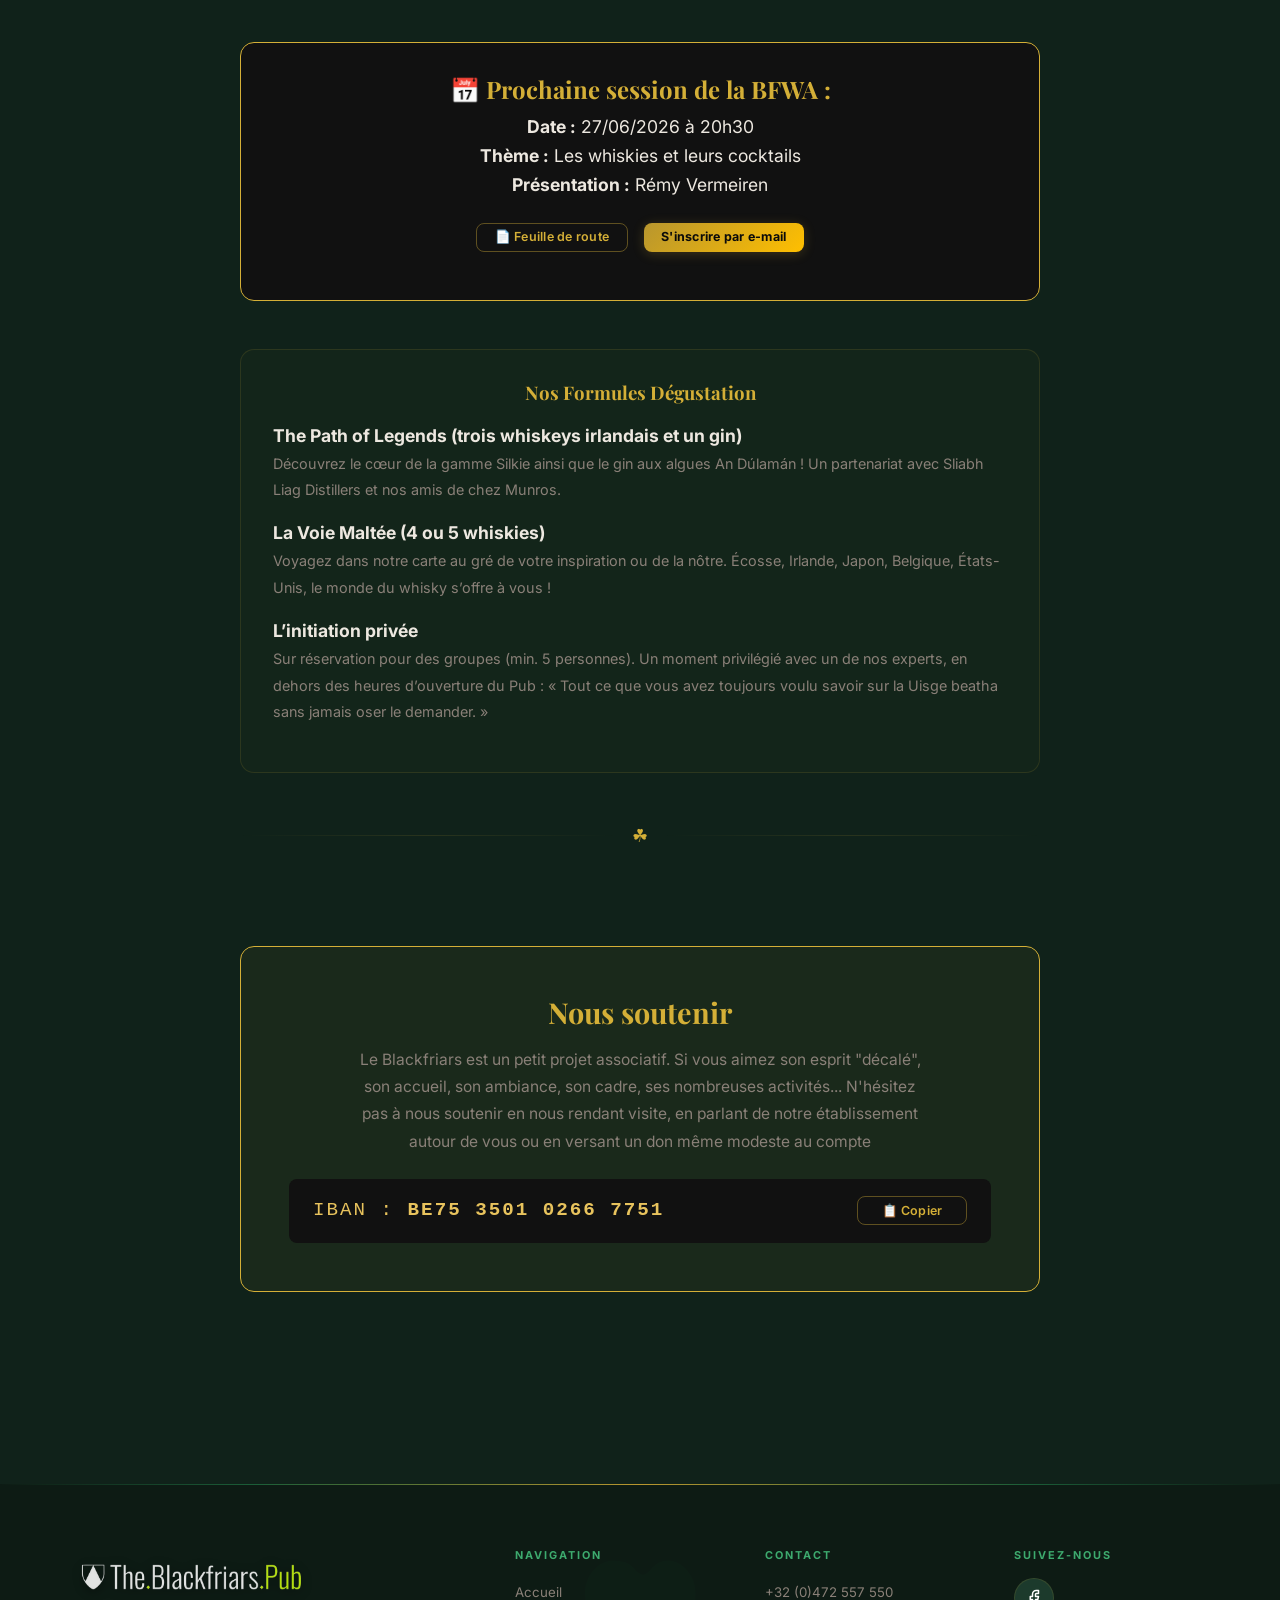
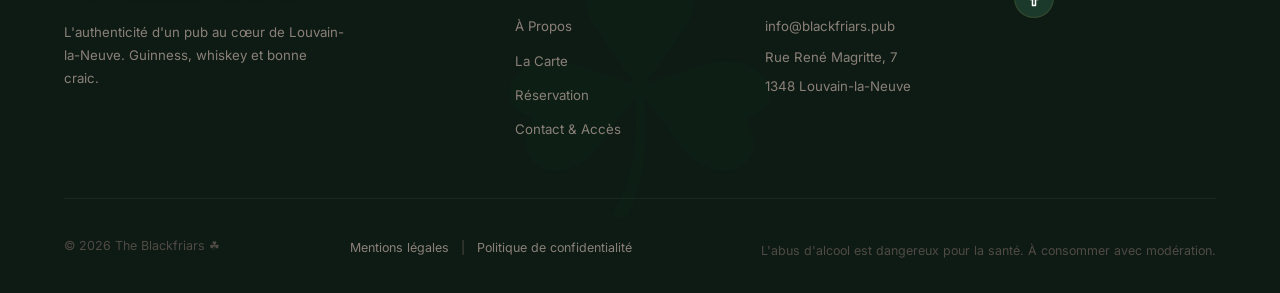
==== commit c185d673: "feat: Mise a jour mentions legales et section Dominicains" ====
--- a/a-propos.html
+++ b/a-propos.html
@@ -47,9 +47,9 @@
     <!-- ═══ PAGE HERO ═══ -->
     <section class="page-hero">
         <div class="container">
-            <span class="section-label">Since 2024</span>
+            <span class="section-label">Since 2005</span>
             <h1>L'Ame d'un <span class="accent">Pub</span></h1>
-            <p>Découvrez notre histoire et comment l'esprit des pubs traditionnels irlandais a voyagé jusqu'à Louvain-la-Neuve.</p>
+            <p>Découvrez notre histoire et comment l'esprit des pubs traditionnels a voyagé jusqu'à Louvain-la-Neuve.</p>
         </div>
     </section>
 
@@ -84,13 +84,13 @@
                 </p>
 
                 <div style="background: #111; border: 1px solid var(--color-gold); padding: var(--space-xl); border-radius: var(--radius-lg); margin: var(--space-2xl) 0; text-align: center;">
-                    <h3 style="color: var(--color-gold); font-family: var(--font-heading); margin-bottom: var(--space-sm); font-size: 1.5rem;">📅 Prochaine rencontre</h3>
-                    <p style="color: var(--color-text); font-size: 1.1rem; margin-bottom: 0;"><strong>Date :</strong> 20 déc. 2025 à 19h15</p>
-                    <p style="color: var(--color-text); font-size: 1.1rem; margin-bottom: 0;"><strong>Thème :</strong> Rencontre de Noël</p>
-                    <p style="color: var(--color-text); font-size: 1.1rem; margin-bottom: var(--space-lg);"><strong>Présentation :</strong> Ludovic Namurois</p>
+                    <h3 style="color: var(--color-gold); font-family: var(--font-heading); margin-bottom: var(--space-sm); font-size: 1.5rem;">📅 Prochaine session de la BFWA :</h3>
+                    <p style="color: var(--color-text); font-size: 1.1rem; margin-bottom: 0;"><strong>Date :</strong> 27/06/2026 à 20h30</p>
+                    <p style="color: var(--color-text); font-size: 1.1rem; margin-bottom: 0;"><strong>Thème :</strong> Les whiskies et leurs cocktails</p>
+                    <p style="color: var(--color-text); font-size: 1.1rem; margin-bottom: var(--space-lg);"><strong>Présentation :</strong> Rémy Vermeiren</p>
                     <div style="display: flex; justify-content: center; gap: var(--space-md); flex-wrap: wrap; margin-bottom: var(--space-md);">
-                        <a href="https://docs.google.com/document/d/1f8syUAR35YEEu0HLZ-Yv0xCz8azCODQTvfjCwxSkybk/edit?usp=sharing" target="_blank" rel="noopener" class="btn btn-outline-copper btn-sm">📄 Feuille de route</a>
-                        <a href="mailto:info@blackfriars.pub?subject=Inscription%20Whisky%20Academy" class="btn btn-primary btn-sm">S'inscrire par e-mail</a>
+                        <a href="https://docs.google.com/document/d/1rR-P0hO7UL5EDocbFjz9c1XVbg4jO_27gONm5S1ZCb4/edit?usp=sharing" target="_blank" rel="noopener" class="btn btn-outline-copper btn-sm">📄 Feuille de route</a>
+                        <a href="mailto:blackfriarswhiskyacademy@gmail.com?subject=Inscription%20Whisky%20Academy" class="btn btn-primary btn-sm">S'inscrire par e-mail</a>
                     </div>
                 </div>
 
@@ -98,18 +98,18 @@
                     <h3 style="color: var(--color-gold); font-family: var(--font-heading); margin-bottom: var(--space-md); text-align: center;">Nos Formules Dégustation</h3>
                     
                     <div style="margin-bottom: var(--space-md);">
-                        <strong style="color: var(--color-text); font-size: 1.1rem;">L'Initiation (Flight de 3 whiskies)</strong><br>
-                        <span style="color: var(--color-text-muted); font-size: 0.9rem;">Parfait pour les débutants. Découvrez la différence fondamentale entre les vieillissements en fûts ex-bourbon et ex-sherry.</span>
+                        <strong style="color: var(--color-text); font-size: 1.1rem;">The Path of Legends (trois whiskeys irlandais et un gin)</strong><br>
+                        <span style="color: var(--color-text-muted); font-size: 0.9rem;">Découvrez le cœur de la gamme Silkie ainsi que le gin aux algues An Dúlamán ! Un partenariat avec Sliabh Liag Distillers et nos amis de chez Munros.</span>
                     </div>
 
                     <div style="margin-bottom: var(--space-md);">
-                        <strong style="color: var(--color-text); font-size: 1.1rem;">Le Voyage Ecossais (Flight de 4 whiskies)</strong><br>
-                        <span style="color: var(--color-text-muted); font-size: 0.9rem;">Une expédition à travers les principales régions écossaises : Speyside, Highlands, Lowlands et Islay.</span>
+                        <strong style="color: var(--color-text); font-size: 1.1rem;">La Voie Maltée (4 ou 5 whiskies)</strong><br>
+                        <span style="color: var(--color-text-muted); font-size: 0.9rem;">Voyagez dans notre carte au gré de votre inspiration ou de la nôtre. Écosse, Irlande, Japon, Belgique, États-Unis, le monde du whisky s’offre à vous !</span>
                     </div>
 
                     <div style="margin-bottom: var(--space-md);">
-                        <strong style="color: var(--color-text); font-size: 1.1rem;">La Masterclass Privée</strong><br>
-                        <span style="color: var(--color-text-muted); font-size: 0.9rem;">Sur réservation pour des groupes (min. 5 personnes). Un moment privilégié dans notre salon avec des bouteilles d'exception.</span>
+                        <strong style="color: var(--color-text); font-size: 1.1rem;">L’initiation privée</strong><br>
+                        <span style="color: var(--color-text-muted); font-size: 0.9rem;">Sur réservation pour des groupes (min. 5 personnes). Un moment privilégié avec un de nos experts, en dehors des heures d’ouverture du Pub : « Tout ce que vous avez toujours voulu savoir sur la Uisge beatha sans jamais oser le demander. »</span>
                     </div>
                 </div>
 
@@ -118,7 +118,7 @@
                 <div style="background: rgba(212,175,55,0.05); border: 1px solid var(--color-gold); padding: var(--space-2xl); border-radius: var(--radius-lg); margin: var(--space-4xl) 0;">
                     <h3 style="color: var(--color-gold); font-family: var(--font-heading); font-size: 1.8rem; margin-bottom: var(--space-md);">Nous soutenir</h3>
                     <p class="section-desc" style="margin-bottom: var(--space-lg);">
-                        Le Blackfriars est porté par un projet associatif (ASBL). Vous pouvez soutenir nos initiatives et notre gestion étudiante/dominicaine en participant à notre projet.
+                        Le Blackfriars est un petit projet associatif. Si vous aimez son esprit "décalé", son accueil, son ambiance, son cadre, ses nombreuses activités... N'hésitez pas à nous soutenir en nous rendant visite, en parlant de notre établissement autour de vous ou en versant un don même modeste au compte
                     </p>
                     <div style="background: #111; padding: var(--space-md) var(--space-lg); border-radius: var(--radius-md); font-family: monospace; font-size: 1.2rem; color: #E8C35D; letter-spacing: 2px; display: flex; align-items: center; justify-content: space-between; gap: var(--space-md); flex-wrap: wrap;">
                         <span>IBAN : <strong id="ibanValue">BE75 3501 0266 7751</strong></span>
@@ -139,7 +139,7 @@
                     <a href="index.html" class="logo">
                         <img src="assets/logo-long.webp" alt="The Blackfriars – Irish Pub Logo" class="logo-img logo-img--footer">
                     </a>
-                    <p>L'authenticité d'un pub irlandais au cœur de Louvain-la-Neuve. Guinness, whiskey et bonne craic.</p>
+                    <p>L'authenticité d'un pub au cœur de Louvain-la-Neuve. Guinness, whiskey et bonne craic.</p>
                 </div>
                 <div class="footer-col">
                     <h4>Navigation</h4>
--- a/css/style.css
+++ b/css/style.css
@@ -2552,3 +2552,91 @@
     }
 }
 
+/* ============================================
+   BACK TO TOP BUTTON
+   ============================================ */
+.back-to-top {
+    position: fixed;
+    bottom: var(--space-lg);
+    right: var(--space-lg);
+    width: 48px;
+    height: 48px;
+    border-radius: var(--radius-full);
+    background-color: var(--color-bg-card);
+    border: 1px solid var(--color-border);
+    color: var(--color-gold);
+    display: flex;
+    align-items: center;
+    justify-content: center;
+    cursor: pointer;
+    z-index: 997;
+    opacity: 0;
+    visibility: hidden;
+    transform: translateY(15px) scale(0.9);
+    transition: 
+        transform var(--transition-spring), 
+        opacity var(--transition-base), 
+        visibility var(--transition-base), 
+        background-color var(--transition-fast), 
+        border-color var(--transition-fast), 
+        color var(--transition-fast), 
+        box-shadow var(--transition-fast);
+    box-shadow: var(--shadow-md);
+    outline: none;
+}
+
+.back-to-top svg {
+    width: 22px;
+    height: 22px;
+    transition: transform var(--transition-base);
+}
+
+.back-to-top.visible {
+    opacity: 1;
+    visibility: visible;
+    transform: translateY(0) scale(1);
+}
+
+.back-to-top:hover {
+    background-color: var(--color-gold);
+    border-color: var(--color-gold-bright);
+    color: #0A0A0A;
+    box-shadow: 0 4px 20px rgba(212,175,55,0.4), var(--shadow-gold);
+    transform: translateY(-4px) scale(1.05);
+}
+
+.back-to-top:hover svg {
+    transform: translateY(-2px);
+}
+
+.back-to-top:active {
+    transform: translateY(-2px) scale(0.95);
+    box-shadow: 0 2px 10px rgba(212,175,55,0.2);
+}
+
+/* Mobile & Tablet adjustments */
+@media (max-width: 1023px) {
+    .back-to-top {
+        bottom: calc(var(--mobile-bar) + var(--space-md));
+        right: var(--space-md);
+        width: 44px;
+        height: 44px;
+        box-shadow: var(--shadow-sm);
+    }
+    
+    .back-to-top svg {
+        width: 20px;
+        height: 20px;
+    }
+    
+    /* Disable translate hover on touch devices to avoid sticky hover state */
+    .back-to-top:hover {
+        transform: translateY(0) scale(1);
+    }
+    
+    .back-to-top:active {
+        transform: scale(0.92);
+    }
+}
+
+
